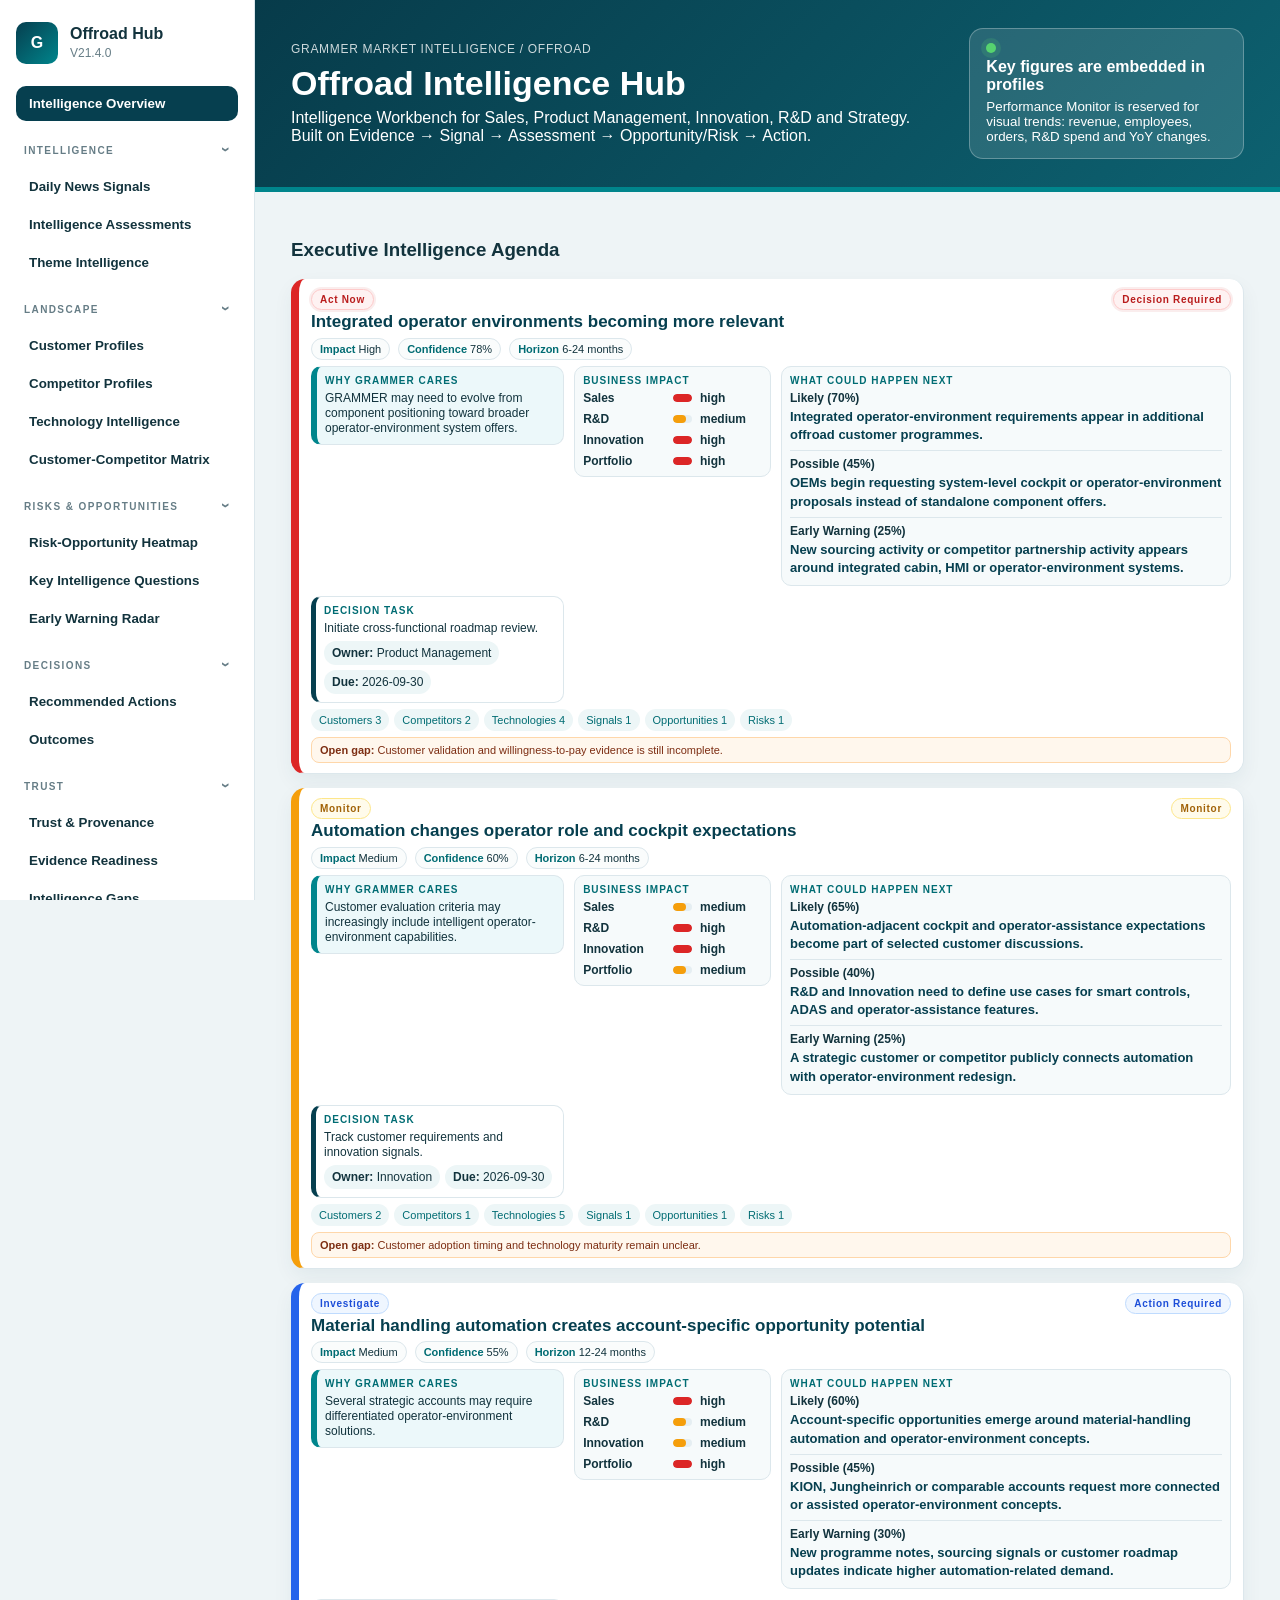
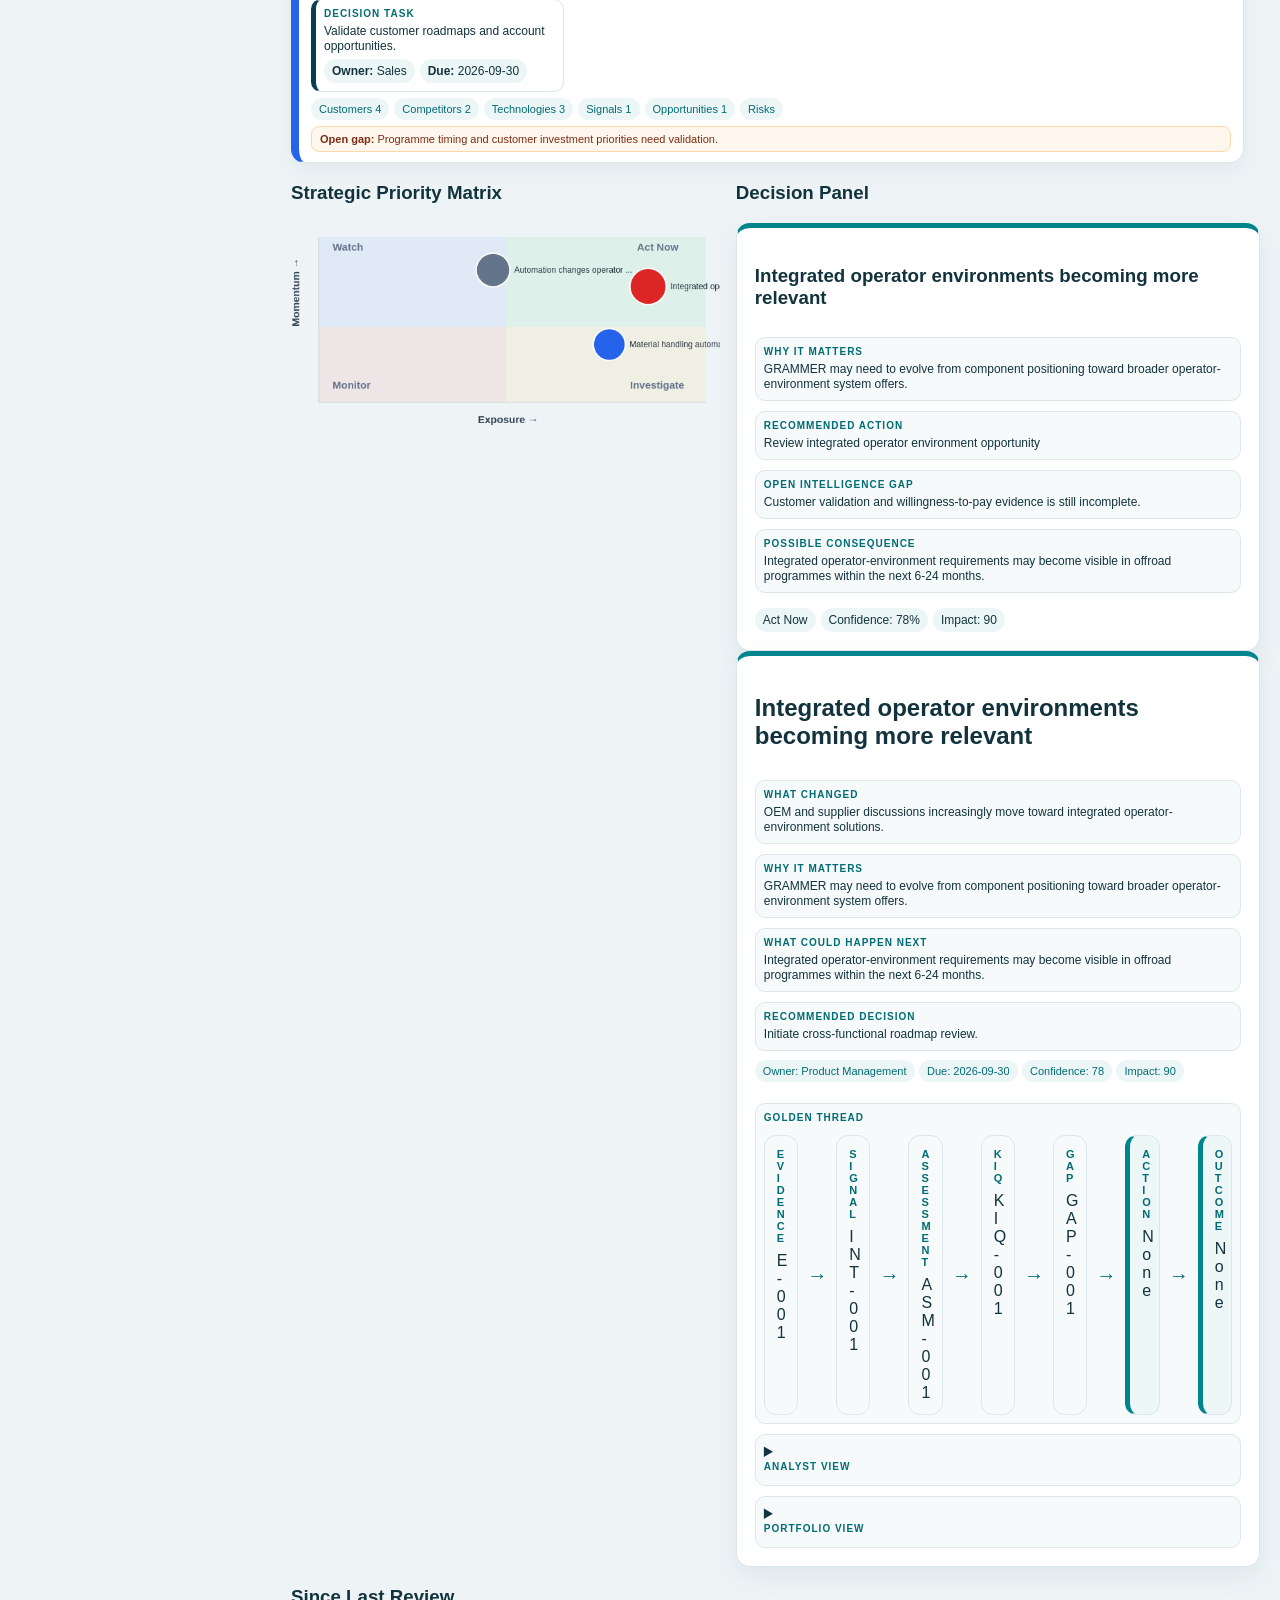
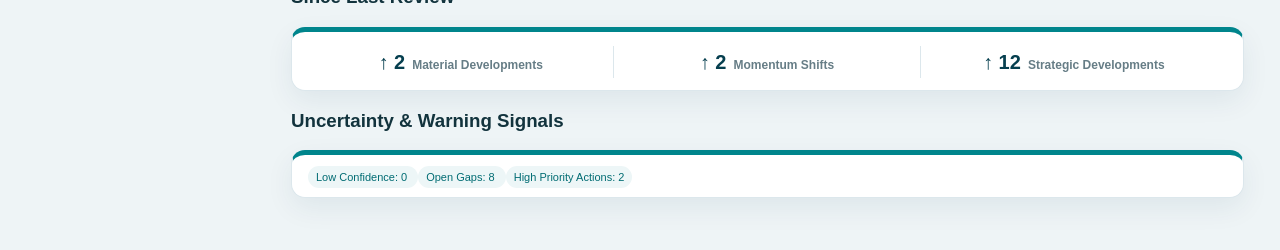
==== offroad-intelligence/index.html @ 6a18cfa6 "Fix HTML structure in index.html for themes section" ====
<!DOCTYPE html><html lang="en"><head><meta charset="UTF-8"><meta name="viewport" content="width=device-width,initial-scale=1.0"><title>GRAMMER Offroad Intelligence Hub</title><link rel="stylesheet" href="styles.css"></head><body>
<aside class="sidebar">
  <div class="brand"><div class="logo">G</div><div><strong>Offroad Hub</strong><span>V21.4.0</span></div></div>
  <button class="nav active" data-view="overview">Intelligence Overview</button>
  <details class="nav-group" open><summary>INTELLIGENCE</summary><div class="nav-group-items"><button class="nav" data-view="dailynews">Daily News Signals</button><button class="nav" data-view="assessments">Intelligence Assessments</button><button class="nav" data-view="themes">
Theme Intelligence
</button></div></details>
  <details class="nav-group" open><summary>LANDSCAPE</summary><div class="nav-group-items"><button class="nav" data-view="customers">Customer Profiles</button><button class="nav" data-view="competitors">Competitor Profiles</button><button class="nav" data-view="technology">Technology Intelligence</button><button class="nav" data-view="matrix">Customer-Competitor Matrix</button></div></details>
  <details class="nav-group" open><summary>RISKS &amp; OPPORTUNITIES</summary><div class="nav-group-items"><button class="nav" data-view="heatmap">Risk-Opportunity Heatmap</button><button class="nav" data-view="kiqs">Key Intelligence Questions</button><button class="nav" data-view="radar">Early Warning Radar</button></div></details>
  <details class="nav-group" open><summary>DECISIONS</summary><div class="nav-group-items"><button class="nav" data-view="actionEngine">Recommended Actions</button><button class="nav" data-view="outcomeEngine">Outcomes</button></div></details>
  <details class="nav-group" open><summary>TRUST</summary><div class="nav-group-items"><button class="nav" data-view="provenance">Trust &amp; Provenance</button><button class="nav" data-view="confidenceEngine">Evidence Readiness</button><button class="nav" data-view="gaps">Intelligence Gaps</button><button class="nav" data-view="relationships">Entity Relationships</button></div></details>
</aside>
<div class="shell"><header class="hero"><div><div class="crumb">GRAMMER Market Intelligence / Offroad</div><h1>Offroad Intelligence Hub</h1>
<p>
Intelligence Workbench for Sales, Product Management,
Innovation, R&D and Strategy.
Built on Evidence → Signal → Assessment → Opportunity/Risk → Action.
</p>
</div><div class="status"><span></span><strong>Key figures are embedded in profiles</strong><small>Performance Monitor is reserved for visual trends: revenue, employees, orders, R&D spend and YoY changes.</small></div></header><main>
<section id="overview" class="view active"><div id="decisionHealth"></div>

   <section class="decision-section">
  <h3>Executive Intelligence Agenda</h3>
  <div id="executiveAgenda"></div>
</section>

 
<div class="decision-grid">

  <section class="decision-panel">
    <h3>Strategic Priority Matrix</h3>

    <canvas
      id="priorityMatrix"
      width="620"
      height="300">
    </canvas>

  </section>

   <section class="decision-panel">
    <h3>Decision Panel</h3>
    <div id="decisionPanel"></div>
     <div id="decisionBriefWorkspace"></div>
  </section>

</div>

<section class="decision-section">
  <h3>Since Last Review</h3>
  <div id="decisionChanged"></div>
</section>

<section class="decision-section">
  <h3>Uncertainty & Warning Signals</h3>
  <div id="decisionAlerts"></div>
</section>
</section>
<section id="dailynews" class="view"><div class="heading"><div><span>Layer 1 · Evidence</span><h2>Daily News Signals: what happened</h2></div><small>Raw source layer only. No recommendations here.</small></div><div class="news-tools"><button id="showAllNews" class="mini-btn">All relevant news</button><button id="showCustomerNews" class="mini-btn">Customers</button><button id="showCompetitorNews" class="mini-btn">Competitors only</button><button id="showTrendNews" class="mini-btn">News & Trends</button></div><div id="dailyNewsTable" class="table-wrap"></div></section>
<section id="assessments" class="view"><div class="heading"><div><span>INTELLIGENCE</span><h2>Intelligence Assessments</h2></div><small>Assessment workspace with the merged Signal Register.</small></div><div class="subnav" role="tablist" aria-label="Intelligence Assessments sections"><button class="subnav-btn active" data-subtab="assessment-cards">Assessments</button><button class="subnav-btn" data-subtab="signal-register">Signal Register</button></div><div class="subpanel active" data-subpanel="assessment-cards"><div id="assessmentGrid" class="profile-grid"></div></div><div class="subpanel" data-subpanel="signal-register"><div class="heading compact-heading"><div><span>Layer 2 · Signal</span><h2>Signal Register</h2></div><small>Signals translate evidence into GRAMMER business implications.</small></div><div id="signalsTable" class="table-wrap"></div></div></section>
<section id="relationships" class="view"><div class="heading"><div><span>Entity relationship model</span><h2>How signals connect to customers, competitors, technologies and actions</h2></div></div><div id="relationshipGrid" class="relationship-grid"></div></section>
<section id="customers" class="view"><div class="heading"><div><span>LANDSCAPE</span><h2>Customer Profiles</h2></div><small>Customer intelligence and performance trends in one workspace.</small></div><div class="subnav" role="tablist" aria-label="Customer Profiles sections"><button class="subnav-btn active" data-subtab="customer-intelligence">Customer Intelligence</button><button class="subnav-btn" data-subtab="customer-performance">Performance Monitor</button></div><div class="subpanel active" data-subpanel="customer-intelligence"><div id="customerProfiles" class="profile-grid"></div></div><div class="subpanel" data-subpanel="customer-performance"><div class="heading compact-heading"><div><span>Performance Monitor</span><h2>Visual key figure development</h2></div><small>Revenue, employees, orders, R&amp;D spend and YoY trends.</small></div><div id="performanceSummary" class="kpis compact-kpis"></div><div id="performanceGrid" class="profile-grid"></div></div></section>
<section id="competitors" class="view"><div class="heading"><div><span>LANDSCAPE</span><h2>Competitor Profiles</h2></div><small>Competitor intelligence and benchmarking in one workspace.</small></div><div class="subnav" role="tablist" aria-label="Competitor Profiles sections"><button class="subnav-btn active" data-subtab="competitor-intelligence">Competitor Intelligence</button><button class="subnav-btn" data-subtab="competitor-benchmarking">Benchmarking</button></div><div class="subpanel active" data-subpanel="competitor-intelligence"><div id="competitorProfiles" class="profile-grid"></div></div><div class="subpanel" data-subpanel="competitor-benchmarking"><div class="heading compact-heading"><div><span>Benchmarking</span><h2>GRAMMER comparisons and supplier landscapes</h2></div></div><div id="benchmarkGrid" class="profile-grid"></div></div></section>
<section id="technology" class="view"><div class="heading"><div><span>Where to invest</span><h2>Technology Intelligence</h2></div><small>Technology relevance, market adoption clues and GRAMMER readiness.</small></div><div id="technologyGrid" class="card-grid"></div></section>
<section id="matrix" class="view"><div class="heading"><div><span>LANDSCAPE</span><h2>Customer-Competitor Matrix</h2></div></div><div id="matrixTable" class="table-wrap"></div></section>
<section id="kiqs" class="view">
  <div class="heading">
    <div>
      <span>Strategic Intelligence</span>
      <h2>Key Intelligence Questions</h2>
    </div>
  </div>

  <div id="kiqKpis" class="kpi-grid"></div>

  <div class="card">
    <h3>Active KIQ Portfolio</h3>
    <div id="kiqGrid"></div>
  </div>
</section>
<section id="gaps" class="view">
  <div class="heading">
    <div>
      <span>Collection priorities</span>
      <h2>Intelligence Gaps</h2>
    </div>
    <small>Where evidence, confidence or assessment depth is still insufficient.</small>
  </div>

  <div id="gapSummary" class="kpis compact-kpis"></div>

  <div class="heading">
    <div>
      <span>Gap register</span>
      <h2>Open intelligence gaps</h2>
    </div>
    <small>Automatically derived from Key Intelligence Questions.</small>
  </div>

  <div id="gapGrid" class="profile-grid"></div>
</section>
<section id="provenance" class="view">

  <div class="heading">
    <div>
      <span>Trust & Validation</span>
      <h2>Provenance & Confidence</h2>
    </div>
    <small>Understand why intelligence assessments are trusted.</small>
  </div>

  <div id="confidenceSummary" class="kpis compact-kpis"></div>

  <div class="heading">
    <div>
      <span>Assessment transparency</span>
      <h2>Confidence Register</h2>
    </div>
  </div>

  <div id="confidenceGrid" class="profile-grid"></div>

</section>
<section id="radar" class="view">

  <div class="heading">
    <div>
      <span>Early Warning Intelligence</span>
      <h2>Early Warning Radar</h2>
    </div>
    <small>Emerging risks, opportunities and weak signals.</small>
  </div>

  <div id="radarSummary" class="kpis"></div>

  <div id="radarGrid" class="profile-grid"></div>

</section>
  
<section id="graph" class="view">

  <div class="heading">
    <div>
      <span>Intelligence Engine</span>
      <h2>Intelligence Graph</h2>
    </div>
    <small>Canonical entities and relationships across the intelligence system.</small>
  </div>

  <div id="graphSummary" class="kpis"></div>

  <div id="graphGrid" class="profile-grid"></div>

</section>
  <section id="confidenceEngine" class="view">

  <div class="heading">
    <div>
<span>Trust & Evidence</span>
<h2>Evidence Readiness</h2>
    </div>
    <small>
  Shows whether assessments have sufficient linked evidence and supporting relationships.
</small>
  </div>

  <div id="confidenceEngineSummary" class="kpis"></div>

  <div id="confidenceEngineGrid" class="profile-grid"></div>

</section>
 <section id="actionEngine" class="view">

  <div class="heading">
    <div>
      <span>Decision Workflow</span>
      <h2>Action Engine</h2>
    </div>
    <small>Translate intelligence into ownership and action.</small>
  </div>

  <div id="actionSummary" class="kpis"></div>

  <div id="actionGrid" class="profile-grid"></div>

</section> 
  <section id="outcomeEngine" class="view">

  <div class="heading">
    <div>
      <span>Learning Loop</span>
      <h2>Outcome Engine</h2>
    </div>
    <small>Track outcomes, lessons learned and intelligence effectiveness.</small>
  </div>

  <div id="outcomeSummary" class="kpis"></div>

  <div id="outcomeGrid" class="profile-grid"></div>

</section>

  <section id="heatmap" class="view"><div class="heading"><div><span>LANDSCAPE</span><h2>Risk-Opportunity Heatmap</h2></div></div><div id="heatmapGrid" class="heatmap-grid"></div></section><section id="themes" class="view"><div class="heading"><div><span>INTELLIGENCE</span><h2>Theme Intelligence</h2>
</div><small>Theme intelligence with the merged Momentum view.</small></div><div class="subnav" role="tablist" aria-label="Theme Explorer sections"><button class="subnav-btn active" data-subtab="theme-explorer">Theme Explorer</button><button class="subnav-btn" data-subtab="theme-momentum">Momentum Intelligence</button></div><div class="subpanel" data-subpanel="theme-explorer">

    <div class="theme-toolbar">

        <input
            id="themeSearch"
            type="search"
            placeholder="Search themes..."
        >

        <div class="theme-filter-buttons">
            <button id="themeFilterAll">All</button>
            <button id="themeFilterHighScore">High Score</button>
            <button id="themeFilterHighMomentum">High Momentum</button>
            <button id="themeFilterOpportunity">Opportunity</button>
            <button id="themeFilterRisk">Risk</button>
        </div>

    </div>

<div id="themeExplorerGrid"
     class="profile-grid">
</div>

<div class="subpanel active" data-subpanel="theme-momentum"><div class="heading compact-heading"><div><span>Momentum Intelligence</span><h2>What is gaining attention?</h2></div><small>Generated from news, signals, assessments and profiles.</small></div><div id="momentumSummary" class="kpis compact-kpis"></div><div class="momentum-grid"><article class="momentum-panel"><h3>Trending technologies</h3><div id="momentumTechCloud" class="momentum-cloud"></div></article><article class="momentum-panel"><h3>Competitor momentum</h3><div id="momentumCompetitorBars"></div></article><article class="momentum-panel"><h3>Customer attention map</h3><div id="momentumCustomerBars"></div></article><article class="momentum-panel"><h3>Automated insights</h3><div id="momentumInsights"></div></article></div></div></section>
<section id="decisionBriefs"
         class="view">

  <div class="heading">
    <div>
      <span>Decision Intelligence</span>
      <h2>Decision Briefs</h2>
    </div>
  </div>

  <div id="decisionBriefSummary"
       class="kpis"></div>

  <div id="decisionBriefGrid"></div>
    <div id="decisionBriefWorkspacePage"></div>

</section>
</main></div><script src="app.js"></script></body></html>
---- offroad-intelligence/styles.css ----
:root{--navy:#063f4f;--teal:#00858c;--teal2:#006c73;--bg:#eef4f6;--line:#dce7ec;--text:#12333d;--muted:#667d86;--soft:#f6fafb;--red:#bd1e1e;--shadow:0 10px 28px rgba(6,63,79,.07)}*{box-sizing:border-box}body{margin:0;background:var(--bg);color:var(--text);font-family:"Segoe UI","Calibri Light",Arial,sans-serif;display:flex;min-height:100vh}.sidebar{width:255px;background:#fff;border-right:1px solid var(--line);padding:22px 16px;position:sticky;top:0;height:100vh;overflow:auto}.brand{display:flex;gap:12px;align-items:center;margin-bottom:22px}.logo{width:42px;height:42px;border-radius:10px;background:linear-gradient(135deg,var(--navy),var(--teal));color:#fff;display:grid;place-items:center;font-weight:800}.brand strong{display:block}.brand span{font-size:12px;color:var(--muted)}.nav-label{color:var(--muted);font-size:10px;font-weight:800;letter-spacing:1.4px;text-transform:uppercase;margin:16px 8px 7px}.nav{width:100%;border:0;background:transparent;color:var(--text);font-weight:650;text-align:left;padding:10px 13px;border-radius:10px;cursor:pointer;margin-bottom:3px}.nav.active,.nav:hover{background:var(--navy);color:#fff}.shell{flex:1;min-width:0}.hero{background:linear-gradient(135deg,#073b4a,#0d6170);color:#fff;padding:28px 36px;display:flex;justify-content:space-between;gap:32px;align-items:center;border-bottom:5px solid var(--teal)}.crumb{font-size:12px;letter-spacing:.7px;text-transform:uppercase;opacity:.8}h1{margin:8px 0 6px;font-size:34px}.hero p{margin:0}.status{width:460px;max-width:45%;background:rgba(255,255,255,.12);border:1px solid rgba(255,255,255,.28);border-radius:14px;padding:14px 16px;display:grid;gap:5px}.status span{width:10px;height:10px;background:#56d36f;border-radius:50%;box-shadow:0 0 0 5px rgba(86,211,111,.16)}main{padding:28px 36px 52px}.view{display:none}.view.active{display:block}.filters{background:#fff;border:1px solid var(--line);border-radius:14px;padding:16px;box-shadow:var(--shadow);display:grid;grid-template-columns:170px 170px 150px 1fr 90px;gap:12px;align-items:end;margin-bottom:22px}label{color:var(--muted);font-size:11px;display:grid;gap:6px}select,input,button{font-family:inherit;border:1px solid #b9cdd5;border-radius:8px;padding:10px 11px;background:#fff;color:var(--text)}button{cursor:pointer;font-weight:700}#resetFilters{background:var(--navy);color:#fff;border-color:var(--navy)}.kpis,.priority-grid,.profile-grid,.card-grid{display:grid;grid-template-columns:repeat(3,1fr);gap:16px}.kpis{grid-template-columns:repeat(6,1fr);margin-bottom:22px}.compact-kpis{grid-template-columns:repeat(4,1fr)}.kpi,.signal-card,.panel,.profile-card,.card,.table-wrap,.relationship-card,.heat-cell{background:#fff;border:1px solid var(--line);border-radius:14px;box-shadow:var(--shadow)}.kpi{padding:16px;border-top:4px solid var(--teal)}.kpi span{color:var(--muted);font-size:12px}.kpi strong{display:block;font-size:28px;margin-top:8px;color:var(--navy)}.heading{background:#fff;border:1px solid var(--line);border-left:6px solid var(--teal);border-radius:12px;padding:18px 20px;display:flex;justify-content:space-between;align-items:end;margin:22px 0 16px;box-shadow:var(--shadow)}.heading span{color:var(--teal2);text-transform:uppercase;letter-spacing:1.5px;font-size:11px;font-weight:800}.heading h2{margin:5px 0 0;font-size:22px}.heading small{color:var(--muted)}.signal-card,.card,.profile-card,.relationship-card,.heat-cell{padding:18px;display:grid;gap:10px}.card-top,.profile-head{display:flex;justify-content:space-between;align-items:flex-start;gap:15px}.badge{font-size:11px;font-weight:800;padding:5px 8px;border-radius:2px;display:inline-block}.badge.high,.badge.active,.badge.customer{background:var(--red);color:#fff}.badge.medium,.badge.competitor,.badge.news{background:#fff4d7;color:#7b5600;border:1px solid #e2b84f}.badge.low,.badge.trend{background:#e6f3eb;color:#236739;border:1px solid #8bbc9b}.meta{color:var(--teal2);font-size:12px;font-weight:750}.tag{border-radius:999px;background:#edf6f7;color:var(--teal2);padding:5px 8px;font-size:11px;display:inline-block;margin:2px}.label{color:var(--muted);font-size:11px;font-weight:800;text-transform:uppercase}.two-col{display:grid;grid-template-columns:2fr 1fr;gap:16px;margin-top:18px}.panel{overflow:hidden}.panel-head{padding:16px 18px;border-bottom:1px solid var(--line);display:flex;justify-content:space-between}.pill{
  border-radius:999px;
  background:#edf6f7;
  color:#006c73;
  padding:5px 8px;
  font-size:11px;
}

.pill-evidence-required{
  background:#fff0f0;
  color:#c62828;
  border:1px solid #ef9a9a;
  font-weight:700;
}.compact-row{display:grid;grid-template-columns:110px 1fr 120px;gap:14px;padding:15px 18px;border-bottom:1px solid var(--line)}.bars{padding:18px}.bar-label{display:flex;justify-content:space-between;color:var(--muted);font-size:12px;margin-bottom:5px}.track{height:9px;background:#e5eef2;border-radius:99px;overflow:hidden}.fill{height:100%;background:linear-gradient(90deg,var(--teal),#67c7cc)}.table-wrap{overflow:auto}table{width:100%;border-collapse:collapse;font-size:13px}th{background:var(--navy);color:#fff;text-align:left;padding:12px}td{padding:12px;border-bottom:1px solid var(--line);vertical-align:top}.profile-grid,.relationship-grid{grid-template-columns:repeat(2,1fr)}.profile-card{border-top:5px solid var(--teal)}.profile-columns{display:grid;grid-template-columns:1fr 1fr;gap:12px}.info-box{background:var(--soft);border:1px solid var(--line);border-radius:10px;padding:12px}.info-box strong{display:block;color:var(--teal2);font-size:12px;margin-bottom:8px}ul{margin:0 0 0 18px;padding:0;line-height:1.55}.entity-flow{display:flex;flex-wrap:wrap;gap:8px;align-items:center;margin-top:10px}.arrow{color:var(--muted);font-weight:800}.heatmap-grid{display:grid;grid-template-columns:repeat(2,1fr);gap:16px}.news-tools{display:flex;flex-wrap:wrap;gap:10px;margin:0 0 16px}.mini-btn{border:1px solid var(--teal);color:var(--teal2);background:#fff;padding:8px 10px;border-radius:8px;font-size:12px}.mini-btn:hover{background:#e9f6f7}.news-link{color:var(--teal2);font-weight:700;text-decoration:none}.news-link:hover{text-decoration:underline}.source-note{font-size:12px;color:var(--muted);line-height:1.4}.signal-source{border-left:4px solid var(--teal);padding-left:8px}@media(max-width:1250px){.kpis,.priority-grid,.card-grid,.relationship-grid,.profile-grid{grid-template-columns:repeat(2,1fr)}.two-col{grid-template-columns:1fr}.hero{flex-direction:column;align-items:flex-start}.status{max-width:100%}}@media(max-width:850px){body{display:block}.sidebar{position:relative;width:100%;height:auto}.filters,.kpis,.compact-kpis,.priority-grid,.card-grid,.relationship-grid,.profile-grid,.heatmap-grid{grid-template-columns:1fr}main,.hero{padding-left:18px;padding-right:18px}.compact-row{grid-template-columns:1fr}}
.matrix-kpis{display:grid;grid-template-columns:repeat(4,1fr);gap:14px;margin-bottom:18px}.mini-kpi{background:#fff;border:1px solid #dce7ec;border-top:5px solid #00858c;border-radius:14px;padding:14px;box-shadow:0 8px 22px rgba(6,63,79,.06)}.mini-kpi span{display:block;color:#667d86;font-size:12px}.mini-kpi strong{font-size:26px;color:#063f4f}.mini-kpi.red{border-top-color:#c0392b}.mini-kpi.amber{border-top-color:#f39c12}.mini-kpi.green{border-top-color:#1f9d55}.mini-kpi.gray{border-top-color:#95a5a6}.account-heat-grid{display:grid;grid-template-columns:repeat(2,1fr);gap:16px;margin-bottom:24px}.account-heat-card{background:#fff;border:1px solid #dce7ec;border-radius:16px;padding:18px;box-shadow:0 8px 22px rgba(6,63,79,.06);border-top:6px solid #00858c}.account-heat-card.p1{border-top-color:#c0392b}.account-heat-card.p2{border-top-color:#f39c12}.account-heat-card.p3{border-top-color:#1f9d55}.account-card-head{display:flex;justify-content:space-between;gap:16px;align-items:flex-start}.priority-chip{display:inline-block;border-radius:999px;padding:6px 10px;font-weight:800;font-size:12px;background:#e9f6f7;color:#006c73}.priority-chip.p1{background:#ffe5e2;color:#a3291e}.priority-chip.p2{background:#fff0d4;color:#9b6100}.priority-chip.p3{background:#e7f6ed;color:#236739}.priority-chip.monitor{background:#edf1f4;color:#53636b}.account-score-row{display:grid;grid-template-columns:repeat(3,1fr);gap:10px;margin:14px 0}.score-pill{border-radius:12px;padding:10px;border:1px solid #dce7ec;background:#f6fafb}.score-pill span{display:block;font-size:11px;color:#667d86}.score-pill strong{font-size:18px}.score-pill.high{background:#ffe5e2;border-color:#f2b8b2;color:#a3291e}.score-pill.medium{background:#fff0d4;border-color:#f6cd75;color:#8a5b00}.score-pill.low{background:#e7f6ed;border-color:#a6d8b8;color:#236739}.compact-info{margin-top:10px}.account-action{margin-top:12px;background:#eef7f8;border-left:5px solid #00858c;border-radius:10px;padding:10px}.compact-heading{margin-top:10px}.visual-table table td,.visual-table table th{text-align:center}.visual-table table td:first-child,.visual-table table th:first-child{text-align:left}.heat-cell-table{font-weight:800;border-radius:8px}.cell-high{background:#ffe5e2;color:#a3291e}.cell-medium{background:#fff0d4;color:#8a5b00}.cell-low{background:#e7f6ed;color:#236739}.cell-empty{background:#f7fafb;color:#c9d6dc}.true-heatmap{position:relative;display:grid;grid-template-columns:1fr 1fr;gap:16px;margin-top:18px}.axis-y,.axis-x{position:absolute;font-size:12px;font-weight:800;color:#006c73;text-transform:uppercase;letter-spacing:1px}.axis-y{left:-4px;top:-22px}.axis-x{right:0;bottom:-24px}.risk-opp-quadrant{min-height:230px;background:#fff;border:1px solid #dce7ec;border-radius:16px;padding:16px;box-shadow:0 8px 22px rgba(6,63,79,.06)}.q-red{border-top:7px solid #c0392b;background:linear-gradient(180deg,#fff7f6,#fff)}.q-amber{border-top:7px solid #f39c12;background:linear-gradient(180deg,#fffaf0,#fff)}.q-green{border-top:7px solid #1f9d55;background:linear-gradient(180deg,#f4fbf6,#fff)}.q-gray{border-top:7px solid #95a5a6;background:linear-gradient(180deg,#f7fafb,#fff)}.quadrant-head{display:flex;justify-content:space-between;gap:12px;align-items:flex-start;margin-bottom:12px}.quadrant-head h3{margin:0}.quadrant-head span{font-size:12px;color:#667d86}.priority-bubble{border-radius:14px;padding:12px;margin:10px 0;border-left:6px solid #00858c;background:#f6fafb}.priority-bubble strong{display:block;margin:4px 0}.priority-bubble small{color:#667d86}.priority-bubble p{margin:8px 0 0}.bubble-opportunity{border-left-color:#1f9d55;background:#f4fbf6}.bubble-risk{border-left-color:#c0392b;background:#fff7f6}.bubble-type{font-size:11px;font-weight:800;text-transform:uppercase;letter-spacing:1px;color:#006c73}@media(max-width:1100px){.account-heat-grid,.true-heatmap,.matrix-kpis{grid-template-columns:1fr}.account-score-row{grid-template-columns:1fr}}
.momentum-grid{display:grid;grid-template-columns:1fr 1fr;gap:18px}.momentum-panel{background:#fff;border:1px solid #dce7ec;border-radius:16px;padding:18px;box-shadow:0 8px 22px rgba(6,63,79,.06)}.momentum-cloud{display:flex;flex-wrap:wrap;align-items:center;gap:12px}.momentum-cloud span{font-weight:900;border-radius:999px;padding:8px 12px;border:1px solid #dce7ec;background:#fff;box-shadow:0 8px 22px rgba(6,63,79,.06)}.momentum-cloud .hot{color:#c0392b}.momentum-cloud .up{color:#16864a}.momentum-cloud .flat{color:#667d86}.momentum-bar-row{display:grid;grid-template-columns:190px 1fr 48px;gap:10px;align-items:center;margin:10px 0}.momentum-track{height:14px;background:#e5eef2;border-radius:999px;overflow:hidden}.momentum-fill{height:100%;background:linear-gradient(90deg,#00858c,#6ed0d5);border-radius:999px}.momentum-note{font-size:13px;color:#667d86;line-height:1.5}@media(max-width:1100px){.momentum-grid{grid-template-columns:1fr}.momentum-bar-row{grid-template-columns:1fr}}
/* Sprint A: Daily News table readability */
#dailyNewsTable table{table-layout:fixed;width:100%}
#dailyNewsTable th:nth-child(1),#dailyNewsTable td:nth-child(1){width:6%}
#dailyNewsTable th:nth-child(2),#dailyNewsTable td:nth-child(2){width:7%}
#dailyNewsTable th:nth-child(3),#dailyNewsTable td:nth-child(3){width:5%}
#dailyNewsTable th:nth-child(4),#dailyNewsTable td:nth-child(4){width:8%}
#dailyNewsTable th:nth-child(5),#dailyNewsTable td:nth-child(5){width:9%}
#dailyNewsTable th:nth-child(6),#dailyNewsTable td:nth-child(6){width:25%}
#dailyNewsTable th:nth-child(7),#dailyNewsTable td:nth-child(7){width:34%}
#dailyNewsTable th:nth-child(8),#dailyNewsTable td:nth-child(8){width:6%}
#dailyNewsTable td{line-height:1.45;vertical-align:top}
#dailyNewsTable td:nth-child(7){font-size:13px;color:#173d48}
#dailyNewsTable td:nth-child(6){font-weight:650}

/* Shared visual sprint components */
.v17-grid-2{display:grid;grid-template-columns:1fr 1fr;gap:18px;margin:18px 0}.v17-grid-3{display:grid;grid-template-columns:repeat(3,1fr);gap:16px;margin:18px 0}.v17-card{background:#fff;border:1px solid #dce7ec;border-radius:16px;padding:18px;box-shadow:0 8px 22px rgba(6,63,79,.06)}.v17-card h3{margin:0 0 12px}.v17-muted{color:#667d86;font-size:12px}.v17-pill{display:inline-block;border-radius:999px;background:#edf6f7;color:#006c73;font-weight:800;font-size:11px;padding:6px 9px;margin:3px}.v17-score{border-radius:12px;padding:10px;border:1px solid #dce7ec;background:#f6fafb}.v17-score span{display:block;color:#667d86;font-size:11px;font-weight:800}.v17-score strong{font-size:20px}.v17-high{background:#ffe5e2!important;color:#a3291e!important;border-color:#efb2aa!important}.v17-medium{background:#fff0d4!important;color:#8a5b00!important;border-color:#f6cd75!important}.v17-low{background:#e7f6ed!important;color:#236739!important;border-color:#a6d8b8!important}.v17-kpi-red{border-top-color:#c0392b!important}.v17-kpi-amber{border-top-color:#f39c12!important}.v17-kpi-green{border-top-color:#1f9d55!important}.v17-kpi-gray{border-top-color:#95a5a6!important}

/* Sprint B: Momentum in overview */
.v17-momentum-cloud{display:flex;flex-wrap:wrap;gap:11px;align-items:center}.v17-momentum-cloud span{font-weight:900;border-radius:999px;padding:8px 12px;border:1px solid #dce7ec;background:#fff;box-shadow:0 6px 16px rgba(6,63,79,.06)}.v17-momentum-cloud .hot{color:#c0392b}.v17-momentum-cloud .up{color:#16864a}.v17-momentum-cloud .flat{color:#667d86}.v17-bar-row{display:grid;grid-template-columns:190px 1fr 48px;gap:10px;align-items:center;margin:10px 0}.v17-track{height:14px;background:#e5eef2;border-radius:999px;overflow:hidden}.v17-fill{height:100%;background:linear-gradient(90deg,#00858c,#6ed0d5);border-radius:999px}

/* Sprint C: Intelligence Network */
.v17-network-card{background:#fff;border:1px solid #dce7ec;border-radius:16px;padding:18px;box-shadow:0 8px 22px rgba(6,63,79,.06);border-left:6px solid #00858c;margin-bottom:16px}.v17-network-top{display:flex;justify-content:space-between;gap:14px;align-items:flex-start}.v17-network-cols{display:grid;grid-template-columns:repeat(5,1fr);gap:12px;margin-top:14px}.v17-network-col{background:#f6fafb;border:1px solid #dce7ec;border-radius:12px;padding:12px;min-height:105px}.v17-network-col strong{display:block;color:#006c73;font-size:12px;margin-bottom:8px;text-transform:uppercase;letter-spacing:.6px}.v17-action{background:#eef7f8;border-left:5px solid #00858c;border-radius:10px;padding:10px;margin-top:12px}

/* Sprint D: Technology Intelligence */
.v17-tech-card{background:#fff;border:1px solid #dce7ec;border-radius:16px;padding:18px;box-shadow:0 8px 22px rgba(6,63,79,.06);border-top:6px solid #00858c}.v17-score-row{display:grid;grid-template-columns:repeat(3,1fr);gap:10px;margin:12px 0}.v17-tech-section{background:#f6fafb;border:1px solid #dce7ec;border-radius:12px;padding:12px;margin-top:10px}.v17-tech-section strong{display:block;color:#006c73;font-size:12px;margin-bottom:8px}

/* Sprint E: Benchmarking */
.v17-benchmark-card{background:#fff;border:1px solid #dce7ec;border-radius:16px;padding:18px;box-shadow:0 8px 22px rgba(6,63,79,.06);border-top:6px solid #00858c}.v17-dimension{display:grid;grid-template-columns:160px 1fr 1fr;gap:12px;align-items:start;border-bottom:1px solid #dce7ec;padding:10px 0}.v17-dimension:last-child{border-bottom:0}.v17-dimension-name{font-weight:900;color:#006c73}.v17-position{background:#f6fafb;border:1px solid #dce7ec;border-radius:10px;padding:10px}

/* Sprint F: Strategic Priority Matrix */
.v17-priority-kpis{display:grid;grid-template-columns:repeat(4,1fr);gap:14px;margin:18px 0}.v17-priority-matrix{display:grid;grid-template-columns:1fr 1fr;gap:16px}.v17-quadrant{background:#fff;border:1px solid #dce7ec;border-radius:16px;box-shadow:0 8px 22px rgba(6,63,79,.06);padding:16px;min-height:230px}.v17-q-red{border-top:7px solid #c0392b;background:linear-gradient(180deg,#fff7f6,#fff)}.v17-q-amber{border-top:7px solid #f39c12;background:linear-gradient(180deg,#fffaf0,#fff)}.v17-q-green{border-top:7px solid #1f9d55;background:linear-gradient(180deg,#f4fbf6,#fff)}.v17-q-gray{border-top:7px solid #95a5a6;background:linear-gradient(180deg,#f8fafb,#fff)}.v17-bubble{border-radius:14px;padding:12px;margin:10px 0;background:#fff;border-left:7px solid #00858c;box-shadow:0 6px 16px rgba(6,63,79,.06)}.v17-bubble-risk{border-left-color:#c0392b;background:#fff7f6}.v17-bubble-opp{border-left-color:#16864a;background:#f4fbf6}.v17-bubble small{color:#667d86;font-weight:800}.v17-bubble strong{display:block;margin:4px 0}
@media(max-width:1100px){.v17-grid-2,.v17-grid-3,.v17-network-cols,.v17-score-row,.v17-priority-kpis,.v17-priority-matrix,.v17-dimension{grid-template-columns:1fr}.v17-bar-row{grid-template-columns:1fr}}
.v176b-network-card{
  background:#fff;
  border:1px solid #dce7ec;
  border-left:7px solid #00858c;
  border-radius:16px;
  padding:18px;
  box-shadow:0 8px 22px rgba(6,63,79,.06);
  margin-bottom:16px;
}

.v176b-network-top{
  display:flex;
  justify-content:space-between;
  gap:16px;
  align-items:flex-start;
  margin-bottom:14px;
}

.v176b-network-top h3{
  margin:5px 0 0;
  font-size:20px;
}

.v176b-flow{
  display:grid;
  grid-template-columns:1fr 24px 1fr 24px 1fr 24px 1fr 24px 1fr 24px 1.4fr;
  gap:8px;
  align-items:stretch;
  margin:14px 0;
}

.v176b-flow-step{
  background:#f6fafb;
  border:1px solid #dce7ec;
  border-radius:12px;
  padding:12px;
  min-height:96px;
}

.v176b-flow-step strong,
.v176b-entity-box strong,
.v176b-why-box strong{
  display:block;
  color:#006c73;
  font-size:11px;
  text-transform:uppercase;
  letter-spacing:.6px;
  margin-bottom:7px;
}

.v176b-flow-step p,
.v176b-entity-box p,
.v176b-why-box p{
  margin:0;
  line-height:1.45;
}

.v176b-arrow{
  display:grid;
  place-items:center;
  color:#006c73;
  font-weight:900;
  font-size:20px;
}

.v176b-signal-step{
  background:#eef7f8;
  border-color:#9cced1;
}

.v176b-action-step{
  background:#eef7f8;
  border-left:5px solid #00858c;
}

.v176b-entity-grid{
  display:grid;
  grid-template-columns:repeat(3,1fr);
  gap:12px;
  margin-top:14px;
}

.v176b-entity-box{
  background:#f6fafb;
  border:1px solid #dce7ec;
  border-radius:12px;
  padding:12px;
}

.v176b-why-box{
  background:#fff;
  border:1px solid #dce7ec;
  border-radius:12px;
  padding:12px;
  margin-top:12px;
}

@media(max-width:1300px){
  .v176b-flow{
    grid-template-columns:1fr;
  }
  .v176b-arrow{
    transform:rotate(90deg);
  }
}

@media(max-width:900px){
  .v176b-network-top,
  .v176b-entity-grid{
    display:grid;
    grid-template-columns:1fr;
  }
}
.v176c-theme-card{
  background:#fff;
  border:1px solid #dce7ec;
  border-left:7px solid #00858c;
  border-radius:16px;
  padding:18px;
  box-shadow:0 8px 22px rgba(6,63,79,.06);
  display:grid;
  gap:12px;
}

.v176c-theme-top{
  display:flex;
  justify-content:space-between;
  gap:16px;
  align-items:flex-start;
}

.v176c-theme-top h3{
  margin:4px 0 0;
  font-size:22px;
}

.v176c-theme-description{
  margin:0;
  line-height:1.5;
}

.v176c-kpi-grid{
  display:grid;
  grid-template-columns:repeat(3,1fr);
  gap:10px;
}

.v176c-section,
.v176c-action-box{
  background:#f6fafb;
  border:1px solid #dce7ec;
  border-radius:12px;
  padding:12px;
}

.v176c-section strong,
.v176c-action-box strong{
  display:block;
  color:#006c73;
  font-size:11px;
  text-transform:uppercase;
  letter-spacing:.6px;
  margin-bottom:7px;
}

.v176c-section p,
.v176c-action-box p{
  margin:0;
  line-height:1.45;
}

.v176c-section-grid{
  display:grid;
  grid-template-columns:repeat(3,1fr);
  gap:10px;
}

.v176c-bottom-grid{
  grid-template-columns:1fr 1fr;
}

.v176c-action-box{
  background:#eef7f8;
  border-left:5px solid #00858c;
}

@media(max-width:1100px){
  .v176c-theme-top,
  .v176c-kpi-grid,
  .v176c-section-grid,
  .v176c-bottom-grid{
    display:grid;
    grid-template-columns:1fr;
  }
}
.v177-top-themes{
  background:#fff;
  border:1px solid #dce7ec;
  border-left:7px solid #00858c;
  border-radius:16px;
  padding:18px;
  box-shadow:0 8px 22px rgba(6,63,79,.06);
  margin-bottom:18px;
}

.v177-top-heading span{
  color:#006c73;
  text-transform:uppercase;
  letter-spacing:1.2px;
  font-size:11px;
  font-weight:800;
}

.v177-top-heading h3{
  margin:4px 0 12px;
}

.v177-top-row{
  display:grid;
  grid-template-columns:1fr 80px;
  gap:12px;
  align-items:center;
  border-top:1px solid #dce7ec;
  padding:10px 0;
}

.v177-top-row span{
  background:#eef7f8;
  border:1px solid #9cced1;
  color:#063f4f;
  border-radius:999px;
  font-weight:900;
  text-align:center;
  padding:6px 10px;
}

.v177-theme-card{
  background:#fff;
  border:1px solid #dce7ec;
  border-left:7px solid #00858c;
  border-radius:16px;
  padding:18px;
  box-shadow:0 8px 22px rgba(6,63,79,.06);
  display:grid;
  gap:12px;
}

.v177-theme-top{
  display:flex;
  justify-content:space-between;
  gap:16px;
  align-items:flex-start;
}

.v177-theme-top h3{
  margin:4px 0 0;
  font-size:22px;
}

.v177-score-box{
  min-width:96px;
  border-radius:16px;
  padding:12px;
  text-align:center;
  border:1px solid #dce7ec;
  background:#f6fafb;
}

.v177-score-box span{
  display:block;
  font-size:11px;
  font-weight:800;
  text-transform:uppercase;
  letter-spacing:.6px;
}

.v177-score-box strong{
  display:block;
  font-size:30px;
  line-height:1;
  margin-top:6px;
}

.v177-score-box.high,
.v177-score-box.medium,
.v177-score-box.low{
  background:#eef7f8;
  color:#063f4f;
  border-color:#9cced1;
}

.v177-score-meter{
  height:12px;
  background:#e5eef2;
  border-radius:999px;
  overflow:hidden;
}

.v177-score-fill{
  height:100%;
  border-radius:999px;
}

.v177-score-fill.high,
.v177-score-fill.medium,
.v177-score-fill.low{
  background:linear-gradient(
    90deg,
    #00858c,
    #67c7cc
  );
}

.v177-meta-row{
  display:flex;
  flex-wrap:wrap;
  gap:10px;
}

.v177-meta-row .score-pill,
.v177-balance-pill{
  border-radius:12px;
  padding:9px 11px;
  border:1px solid #dce7ec;
  background:#f6fafb;
  display:inline-grid;
  gap:2px;
}

.v177-meta-row small,
.v177-balance-pill small{
  color:#667d86;
  font-size:11px;
}

.v177-meta-row b,
.v177-balance-pill b{
  font-size:13px;
}

.v177-theme-description{
  margin:0;
  line-height:1.5;
}

.v177-kpi-grid{
  display:grid;
  grid-template-columns:repeat(3,1fr);
  gap:10px;
}

.v177-section,
.v177-action-box{
  background:#f6fafb;
  border:1px solid #dce7ec;
  border-radius:12px;
  padding:12px;
}

.v177-summary-box{
  background:#eef7f8;
  border-left:5px solid #00858c;
}

.v177-section strong,
.v177-action-box strong{
  display:block;
  color:#006c73;
  font-size:11px;
  text-transform:uppercase;
  letter-spacing:.6px;
  margin-bottom:7px;
}

.v177-section p,
.v177-action-box p{
  margin:0;
  line-height:1.45;
}

.v177-section-grid{
  display:grid;
  grid-template-columns:1fr 1fr;
  gap:10px;
}

.v177-three-grid{
  grid-template-columns:repeat(3,1fr);
}

.v177-action-box{
  background:#eef7f8;
  border-left:5px solid #00858c;
}

@media(max-width:1100px){
  .v177-theme-top,
  .v177-kpi-grid,
  .v177-section-grid,
  .v177-three-grid,
  .v177-top-row{
    display:grid;
    grid-template-columns:1fr;
  }
  .v177-score-box{
    width:100%;
  }
}
.v178-landscape-section{
  background:#fff;
  border:1px solid #dce7ec;
  border-left:7px solid #00858c;
  border-radius:16px;
  padding:18px;
  box-shadow:0 8px 22px rgba(6,63,79,.06);
  margin-bottom:18px;
}

.v178-section-head span{
  color:#006c73;
  text-transform:uppercase;
  letter-spacing:1.2px;
  font-size:11px;
  font-weight:800;
}

.v178-section-head h3{
  margin:4px 0 14px;
  font-size:21px;
}

.v178-landscape-grid,
.v178-emerging-list{
  display:grid;
  grid-template-columns:repeat(3,1fr);
  gap:14px;
}

.v178-landscape-card{
  background:#f6fafb;
  border:1px solid #dce7ec;
  border-radius:14px;
  padding:14px;
  display:grid;
  gap:10px;
}

.v178-landscape-card.high{border-top:6px solid #bd1e1e;background:#fff7f6}
.v178-landscape-card.medium{border-top:6px solid #f39c12;background:#fffaf0}
.v178-landscape-card.low{border-top:6px solid #1f9d55;background:#f4fbf6}

.v178-landscape-top{
  display:flex;
  justify-content:space-between;
  gap:12px;
  align-items:flex-start;
}

.v178-landscape-top h3{
  margin:3px 0 0;
  font-size:18px;
}

.v178-score-chip{
  min-width:48px;
  border-radius:999px;
  text-align:center;
  font-weight:900;
  padding:7px 10px;
  border:1px solid #dce7ec;
  background:#fff;
}

.v178-score-chip.high{color:#a3291e;background:#ffe5e2;border-color:#efb2aa}
.v178-score-chip.medium{color:#8a5b00;background:#fff0d4;border-color:#f6cd75}
.v178-score-chip.low{color:#236739;background:#e7f6ed;border-color:#a6d8b8}

.v178-landscape-card p{
  margin:0;
  line-height:1.45;
}

.v178-mini-metrics{
  display:flex;
  flex-wrap:wrap;
  gap:6px;
}

.v178-mini-metrics span{
  border-radius:999px;
  background:#fff;
  border:1px solid #dce7ec;
  padding:5px 8px;
  font-size:11px;
  font-weight:800;
  color:#006c73;
}

.v178-pressure-row{
  display:flex;
  flex-wrap:wrap;
  gap:8px;
}

.v178-pressure{
  border-radius:999px;
  padding:6px 9px;
  font-size:11px;
  font-weight:900;
  border:1px solid #dce7ec;
}

.v178-pressure.high{background:#ffe5e2;color:#a3291e;border-color:#efb2aa}
.v178-pressure.medium{background:#fff0d4;color:#8a5b00;border-color:#f6cd75}
.v178-pressure.low{background:#e7f6ed;color:#236739;border-color:#a6d8b8}

.v178-heat-grid{
  display:grid;
  grid-template-columns:repeat(3,1fr);
  gap:12px;
}

.v178-heat-cell{
  border-radius:14px;
  padding:14px;
  border:1px solid #dce7ec;
  min-height:110px;
}

.v178-heat-cell strong,
.v178-heat-cell span{
  display:block;
}

.v178-heat-cell span{
  margin:5px 0 8px;
  color:#667d86;
  font-size:12px;
}

.v178-heat-cell.green{background:#f4fbf6;border-top:6px solid #1f9d55}
.v178-heat-cell.yellow{background:#fffaf0;border-top:6px solid #f39c12}
.v178-heat-cell.amber{background:#fff0d4;border-top:6px solid #e67e22}
.v178-heat-cell.red{background:#fff7f6;border-top:6px solid #bd1e1e}

.v178-watchlist{
  display:grid;
  gap:10px;
}

.v178-watch-row{
  display:grid;
  grid-template-columns:1fr 100px 240px;
  gap:12px;
  align-items:center;
  background:#f6fafb;
  border:1px solid #dce7ec;
  border-radius:12px;
  padding:12px;
}

.v178-watch-row span{
  background:#eef7f8;
  border:1px solid #9cced1;
  color:#063f4f;
  border-radius:999px;
  text-align:center;
  padding:6px 10px;
  font-weight:900;
}

.v178-watch-row small{
  color:#667d86;
}

@media(max-width:1200px){
  .v178-landscape-grid,
  .v178-emerging-list,
  .v178-heat-grid,
  .v178-watch-row{
    display:grid;
    grid-template-columns:1fr;
  }
}
#priorityMatrix{
  width:100%;
  max-width:1200px;
  height:auto;
  display:block;
  margin:0 auto;
}
.impact-chips{
  display:flex;
  gap:8px;
  flex-wrap:wrap;
  margin-top:8px;
}

.impact-chips .pill{
  background:#eef6f7;
  border:1px solid #cfe5e7;
  color:#0f5e66;
  padding:4px 10px;
  border-radius:999px;
  font-size:12px;
  font-weight:600;
}
.agenda-card.act-now{
  border-left:8px solid #dc2626;
}

.agenda-card.watch{
  border-left:8px solid #f59e0b;
}

.agenda-card.investigate{
  border-left:8px solid #2563eb;
}

.agenda-card.monitor{
  border-left:8px solid #64748b;
}
.decision-tag{
    padding:4px 8px;
    border-radius:12px;
    font-size:11px;
    font-weight:600;
}

.decision-required{
    background:#fef2f2;
    color:#b91c1c;
}

.action-required{
    background:#fff7ed;
    color:#c2410c;
}

.monitor{
    background:#fefce8;
    color:#a16207;
}

.closed{
    background:#ecfdf5;
    color:#15803d;
}


/* V20.0J.4 - Decision Grade Executive Agenda */
#executiveAgenda{
  display:grid;
  grid-template-columns:1fr;
  gap:14px;
}
.j4-agenda-card{
  padding:10px 12px;
  gap:6px;
  border-top:0;
  box-shadow:0 8px 20px rgba(6,63,79,.06);
}
.j4-agenda-top{
  display:flex;
  justify-content:space-between;
  gap:14px;
  align-items:flex-start;
}
.j4-agenda-top h3{
  margin:2px 0 0;
  font-size:17px;
  line-height:1.15;
  color:#063f4f;
  font-weight:800;
}
.j4-status,
.j4-decision-badge{
  display:inline-block;
  border-radius:999px;
  padding:4px 8px;
  font-size:10px;
  font-weight:900;
  letter-spacing:.7px;
}
.j4-status.act-now,
.j4-decision-badge.decision-required{
  background:#fef2f2;
  color:#b91c1c;
  border:1px solid #fecaca;
  box-shadow:0 0 0 2px rgba(185,28,28,.08);
}
.j4-status.watch,
.j4-decision-badge.monitor{
  background:#fffbeb;
  color:#a16207;
  border:1px solid #fde68a;
}
.j4-status.investigate,
.j4-decision-badge.action-required{
  background:#eff6ff;
  color:#1d4ed8;
  border:1px solid #bfdbfe;
}
.j4-decision-badge.closed{
  background:#ecfdf5;
  color:#15803d;
  border:1px solid #bbf7d0;
}
.j4-metric-row{
  display:flex;
  flex-wrap:wrap;
  gap:8px;
}
.j4-metric-row span{
  background:#fafcfc;
  border:1px solid #dce7ec;
  border-radius:999px;
  padding:4px 8px;
  font-size:11px;
  color:#12333d;
}
.j4-metric-row b{
  color:#006c73;
}
.j4-agenda-body{
    display:grid;
    grid-template-columns: 0.9fr 0.7fr 1.6fr;
    gap:10px;
    align-items:start;
}
.j4-block{
  background:#f6fafb;
  border:1px solid #dce7ec;
  border-radius:10px;
  padding:8px;
}
.j4-block strong{
  display:block;
  color:#006c73;
  font-size:10px;
  text-transform:uppercase;
  letter-spacing:1px;
  margin-bottom:5px;
}
.j4-block p{
  margin:0;
  line-height:1.25;
  font-size:12px;
}
.j4-main-text{
  background:#ecf8fa;
  border-left:6px solid #00858c;
}
.j4-decision-task{
  background:#fff;
  border-left:5px solid #063f4f;
}
.j4-impact-bars{
  display:grid;
  gap:7px;
}
.j4-impact-row{
  display:grid;
  grid-template-columns:82px 1fr 62px;
  gap:8px;
  align-items:center;
  font-size:12px;
}
.j4-impact-row span{
  color:#12333d;
  font-weight:700;
}
.j4-impact-row strong{
  margin:0;
  color:#12333d;
  font-size:12px;
  text-transform:none;
  letter-spacing:0;
}
.j4-impact-track{
  height:8px;
  background:#e5eef2;
  border-radius:999px;
  overflow:hidden;
}
.j4-impact-fill{
  height:100%;
  border-radius:999px;
}
.j4-impact-fill.high{width:100%;background:#dc2626;}
.j4-impact-fill.medium{width:66%;background:#f59e0b;}
.j4-impact-fill.low{width:35%;background:#16a34a;}
.j4-scenarios{
  display:grid;
  gap:6px;
}
.j4-scenario-row{
  border-bottom:1px solid #dce7ec;
  padding-bottom:6px;
}
.j4-scenario-row:last-child{
  border-bottom:0;
  padding-bottom:0;
}
.j4-scenario-row strong{
  color:#12333d;
  text-transform:none;
  letter-spacing:0;
  font-size:12px;
  margin-bottom:3px;
}
.j4-owner-row,
.j4-footer-row{
  display:flex;
  flex-wrap:wrap;
  gap:5px;
  margin-top:5px;
}
.j4-owner-row span{
  font-size:12px;
  background:#edf6f7;
  border-radius:999px;
  padding:5px 8px;
}
.j4-footer-row{
  margin-top:0;
}
.j4-gap-row{
  background:#fff7ed;
  color:#7c2d12;
  border:1px solid #fed7aa;
  border-radius:8px;
  padding:6px 8px;
  font-size:11px;
}
.j4-panel-card{
  border-top:0;
}

.j4-forecast p{
  font-size:13px;
  line-height:1.4;
  font-weight:600;
  color:#063f4f;
}
@media(max-width:1200px){
  .j4-agenda-body{
    grid-template-columns:1fr;
  }
  .j4-impact-row{
    grid-template-columns:95px 1fr 70px;
  }
}
/* V20.0J.5A - Matrix to Executive Agenda connection */

#priorityMatrix{
  cursor:pointer;
}

.j5-linked-highlight{
  outline:3px solid #00858c;
  outline-offset:3px;
  box-shadow:
    0 0 0 6px rgba(0,133,140,.14),
    0 14px 34px rgba(6,63,79,.18);
  transition:
    outline .2s ease,
    box-shadow .2s ease;
}
.priority-workspace{
    display:grid;
    grid-template-columns: 45% 55%;
    gap:20px;
    align-items:start;
    margin-bottom:24px;
}

.matrix-panel,
.decision-panel-compact{
    min-width:0;
}
.decision-grid{
    display:grid;
    grid-template-columns:45% 55%;
    gap:16px;
    align-items:start;
}
/* V20.0J.6B - Compact Since Last Review */
#decisionChanged .profile-card{
  padding:12px 16px;
  gap:8px;
}

#decisionChanged .profile-card h3{
  margin:0;
  font-size:14px;
}

.review-strip{
  display:grid;
  grid-template-columns:repeat(3,1fr);
  gap:0;
  align-items:center;
  margin-top:2px;
}

.review-item{
  display:flex;
  align-items:baseline;
  justify-content:center;
  gap:7px;
  min-width:0;
  padding:6px 16px;
  border-right:1px solid #dce7ec;
}

.review-item:last-child{
  border-right:0;
}

.review-item strong{
  font-size:20px;
  line-height:1;
  color:#063f4f;
  white-space:nowrap;
}

.review-item span{
  font-size:12px;
  line-height:1.2;
  color:#667d86;
  font-weight:600;
}

@media(max-width:850px){
  .review-strip{
    grid-template-columns:1fr;
  }

  .review-item{
    justify-content:flex-start;
    border-right:0;
    border-bottom:1px solid #dce7ec;
  }

  .review-item:last-child{
    border-bottom:0;
  }
}
#decisionAlerts .profile-card{
    padding:12px 16px;
    min-height:auto;
}

#decisionAlerts h3{
    margin:0 0 8px 0;
    font-size:16px;
}

#decisionAlerts .pill-row{
    margin:0;
}
#decisionChanged .profile-card,
#decisionAlerts .profile-card{
    padding:12px 16px;
}


/* V21.4 Golden Thread */
.golden-thread-block{margin-top:14px}
.golden-thread{display:grid;grid-template-columns:1fr 26px 1fr 26px 1fr 26px 1fr 26px 1fr 26px 1fr 26px 1fr;gap:6px;margin-top:12px;align-items:stretch}
.golden-step{background:#f6fafb;border:1px solid #dce7ec;border-radius:12px;padding:12px;min-width:0;overflow-wrap:anywhere}
.golden-step strong{display:block;color:#006c73;margin-bottom:8px;text-transform:uppercase;font-size:11px;letter-spacing:.6px}
.golden-step.action{background:#eef7f8;border-left:5px solid #00858c}
.golden-arrow{display:grid;place-items:center;font-size:20px;font-weight:900;color:#006c73}
@media(max-width:1200px){.golden-thread{grid-template-columns:1fr}.golden-arrow{transform:rotate(90deg)}}

/* V21.4 workflow navigation and merged sub-sections */
.nav-group{margin:10px 0;border:0}.nav-group>summary{list-style:none;cursor:pointer;color:var(--muted);font-size:10px;font-weight:800;letter-spacing:1.4px;padding:8px;border-radius:8px;display:flex;align-items:center;justify-content:space-between}.nav-group>summary::-webkit-details-marker{display:none}.nav-group>summary::after{content:'›';font-size:16px;line-height:1;transition:transform .15s ease}.nav-group[open]>summary::after{transform:rotate(90deg)}.nav-group>summary:hover{background:#f6fafb;color:var(--navy)}.nav-group-items{padding-top:3px}.subnav{display:flex;flex-wrap:wrap;gap:8px;margin:0 0 18px;padding:6px;background:#fff;border:1px solid var(--line);border-radius:12px;box-shadow:var(--shadow)}.subnav-btn{border:0;background:transparent;color:var(--teal2);padding:9px 14px;border-radius:8px}.subnav-btn.active,.subnav-btn:hover{background:var(--navy);color:#fff}.subpanel{display:none}.subpanel.active{display:block}@media(max-width:850px){.subnav{display:grid;grid-template-columns:1fr}.subnav-btn{text-align:left}}
.theme-watchlist-row{
    display:grid;
    grid-template-columns:repeat(3,1fr);
    gap:12px;
    margin-bottom:18px;
}

.theme-watch-card{
    background:#fff;
    border:1px solid #dce7ec;
    border-top:5px solid #00858c;
    border-radius:14px;
    padding:14px;
    display:flex;
    justify-content:space-between;
    align-items:center;
    box-shadow:0 8px 22px rgba(6,63,79,.06);
}

.theme-watch-name{
    font-size:16px;
    font-weight:700;
    color:#063f4f;
}

.theme-watch-score{
    background:#eef7f8;
    color:#063f4f;
    border-radius:999px;
    padding:6px 14px;
    font-weight:800;
}
.theme-toolbar{
    background:#fff;
    border:1px solid #dce7ec;
    border-radius:12px;
    padding:14px;
    margin-bottom:18px;
}

.theme-toolbar input{
    width:100%;
    margin-bottom:12px;
}

.theme-filter-buttons{
    display:flex;
    gap:8px;
    flex-wrap:wrap;
}

.theme-filter-buttons button{
    background:#eef7f8;
    border:1px solid #cfe5e7;
    color:#063f4f;
}

.theme-filter-buttons button:hover{
    background:#063f4f;
    color:#fff;
}


/* V21.4 Theme Intelligence cleanup */
.theme-filter-buttons button.active,
.theme-filter-buttons button[aria-pressed="true"]{background:#063f4f;border-color:#063f4f;color:#fff;box-shadow:0 0 0 3px rgba(0,133,140,.14)}
.theme-filter-buttons button:focus-visible{outline:3px solid rgba(0,133,140,.28);outline-offset:2px}
.v177-theme-card{align-content:start}


/* V21.4 Attention Score and consistent theme cards */
#themeExplorerGrid{align-items:stretch}
#themeExplorerGrid .v177-theme-card{height:100%;grid-template-rows:auto auto auto auto auto auto auto auto}
#themeExplorerGrid .v177-action-box{margin-top:auto}
.v177-section .muted{color:#667d86;font-style:italic}
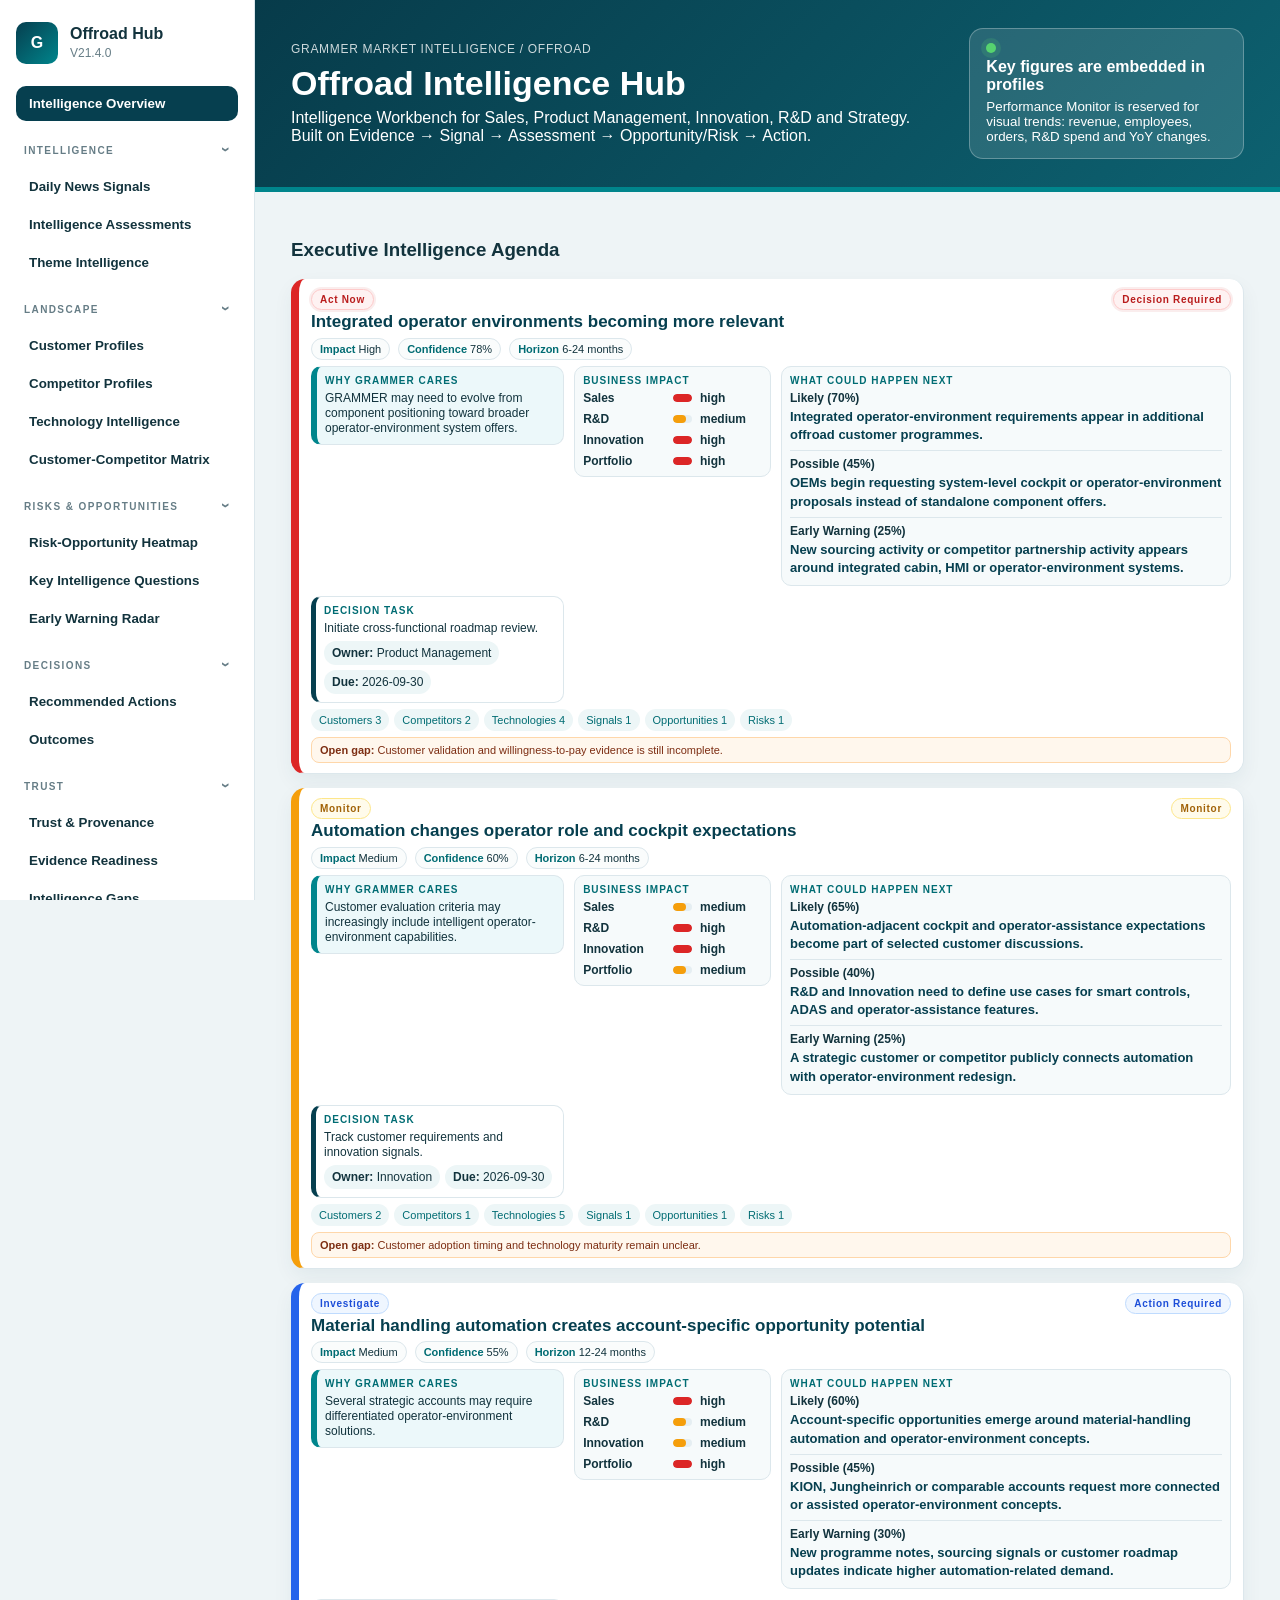
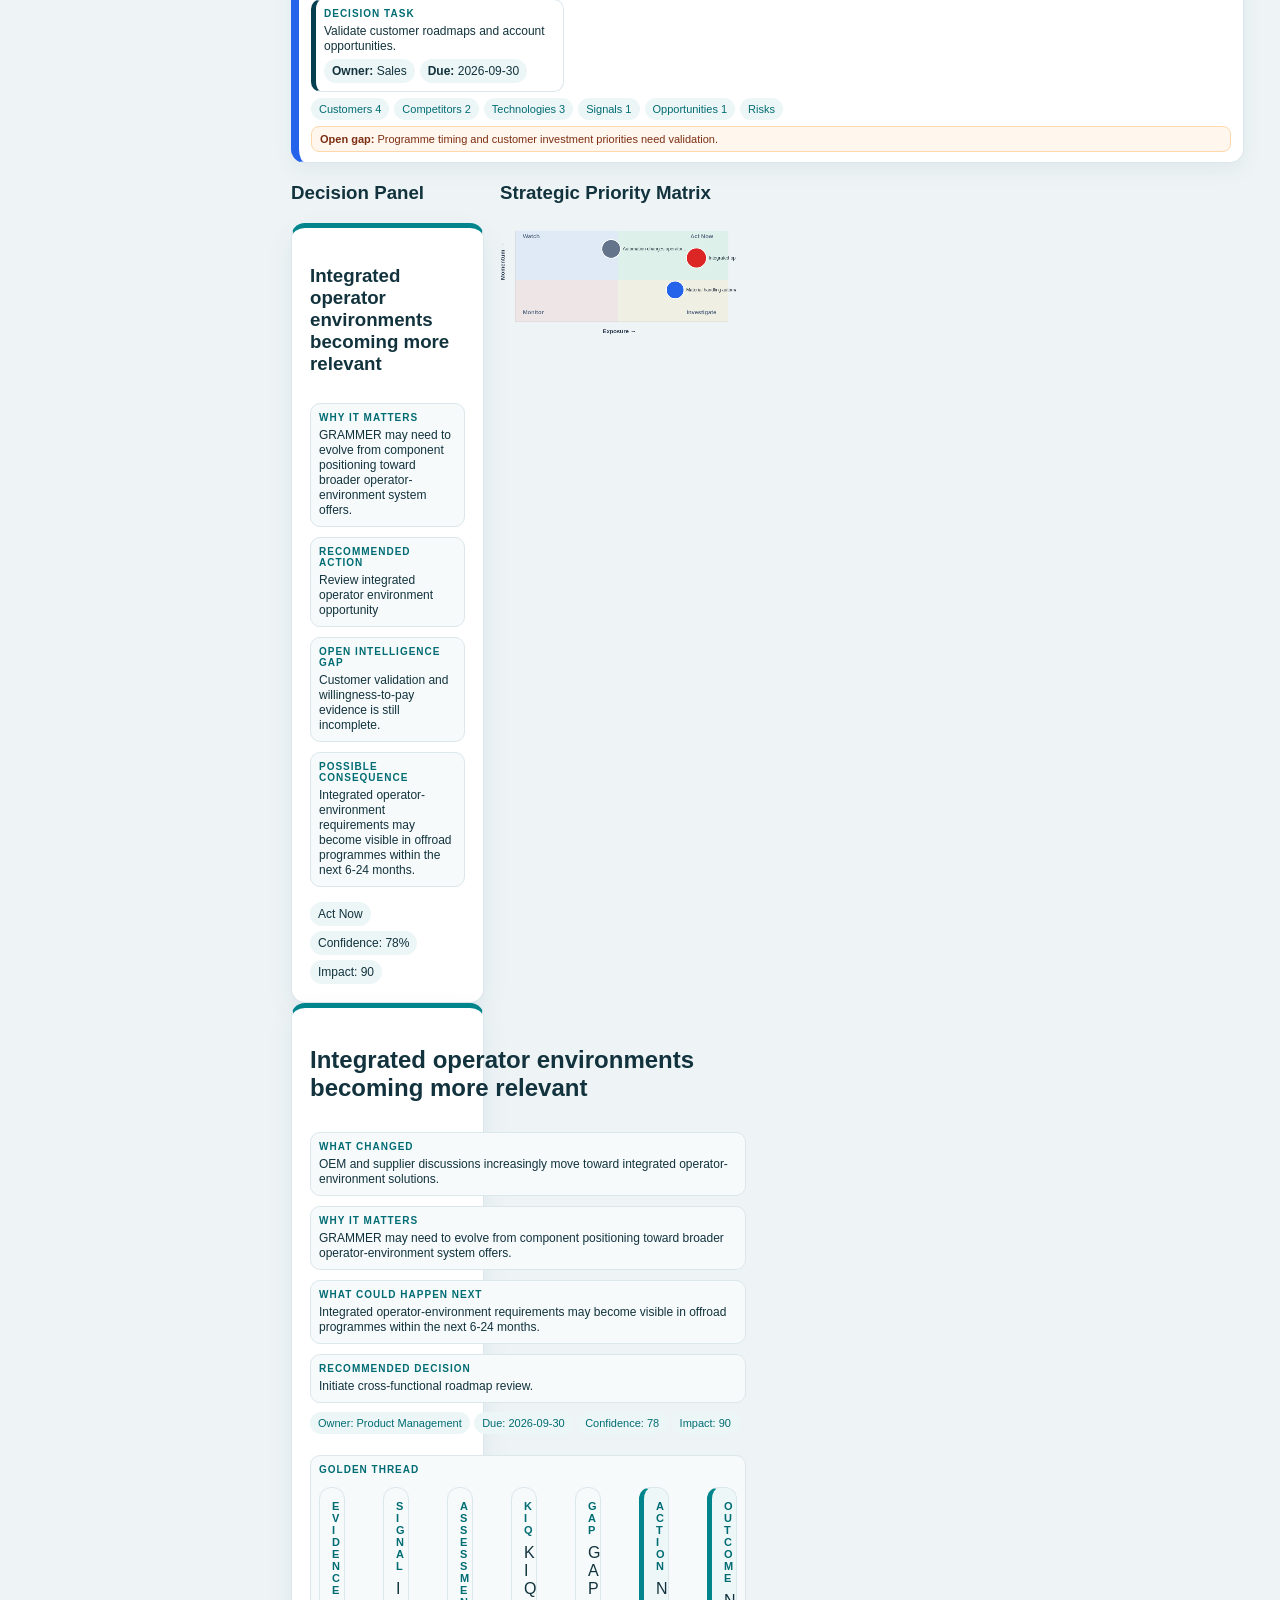
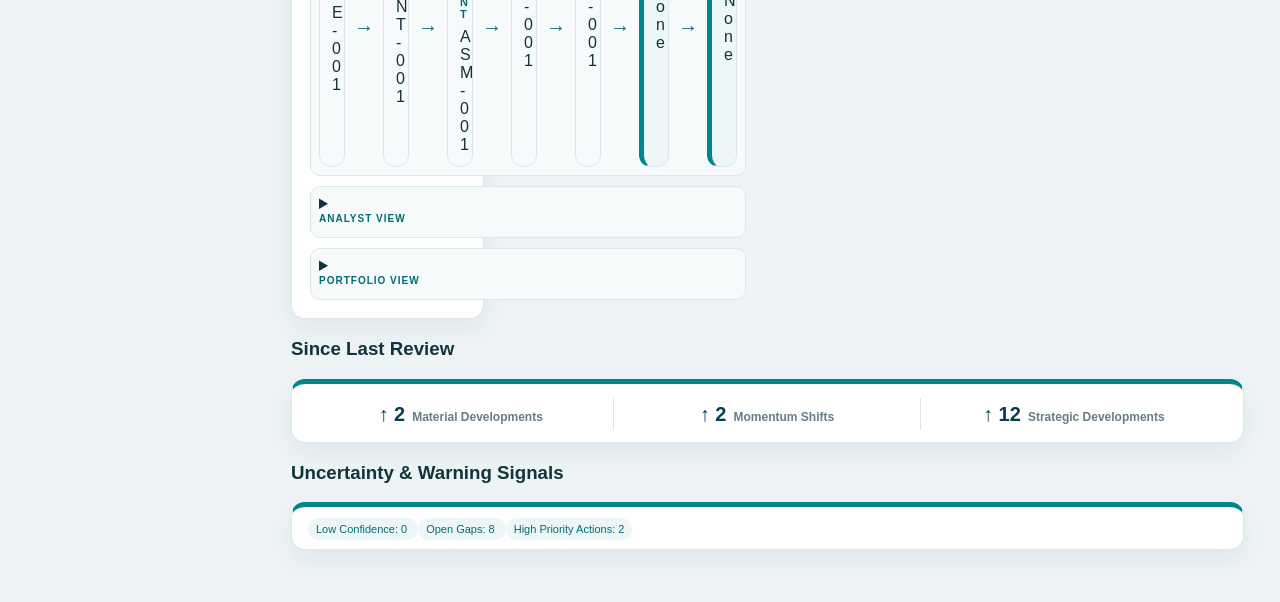
==== commit 5fa80eb1: "Update index.html" ====
--- a/offroad-intelligence/index.html
+++ b/offroad-intelligence/index.html
@@ -27,22 +27,20 @@
  
 <div class="decision-grid">
 
+<div class="decision-grid">
+
   <section class="decision-panel">
-    <h3>Strategic Priority Matrix</h3>
-
-    <canvas
-      id="priorityMatrix"
-      width="620"
-      height="300">
-    </canvas>
-
+      <h3>Decision Panel</h3>
+      <div id="decisionPanel"></div>
+      <div id="decisionBriefWorkspace"></div>
   </section>
 
-   <section class="decision-panel">
-    <h3>Decision Panel</h3>
-    <div id="decisionPanel"></div>
-     <div id="decisionBriefWorkspace"></div>
+  <section class="decision-panel">
+      <h3>Strategic Priority Matrix</h3>
+      <canvas id="priorityMatrix"></canvas>
   </section>
+
+</div>
 
 </div>
 
@@ -56,7 +54,7 @@
   <div id="decisionAlerts"></div>
 </section>
 </section>
-<section id="dailynews" class="view"><div class="heading"><div><span>Layer 1 · Evidence</span><h2>Daily News Signals: what happened</h2></div><small>Raw source layer only. No recommendations here.</small></div><div class="news-tools"><button id="showAllNews" class="mini-btn">All relevant news</button><button id="showCustomerNews" class="mini-btn">Customers</button><button id="showCompetitorNews" class="mini-btn">Competitors only</button><button id="showTrendNews" class="mini-btn">News & Trends</button></div><div id="dailyNewsTable" class="table-wrap"></div></section>
+<section id="dailynews" class="view"><div class="heading"><div><span>Layer 1 · Evidence</span><h2>Daily News Signals: what happened</h2></div><small>Raw source layer only. No recommendations here.</small></div><div class="news-tools"><button id="showAllNews" class="mini-btn">All relevant news</button><button id="showCustomerNews" class="mini-btn">Customers</button><button id="showCompetitorNews" class="mini-btn">Competitors</button><button id="showTrendNews" class="mini-btn">News & Trends</button></div><div id="dailyNewsTable" class="table-wrap"></div></section>
 <section id="assessments" class="view"><div class="heading"><div><span>INTELLIGENCE</span><h2>Intelligence Assessments</h2></div><small>Assessment workspace with the merged Signal Register.</small></div><div class="subnav" role="tablist" aria-label="Intelligence Assessments sections"><button class="subnav-btn active" data-subtab="assessment-cards">Assessments</button><button class="subnav-btn" data-subtab="signal-register">Signal Register</button></div><div class="subpanel active" data-subpanel="assessment-cards"><div id="assessmentGrid" class="profile-grid"></div></div><div class="subpanel" data-subpanel="signal-register"><div class="heading compact-heading"><div><span>Layer 2 · Signal</span><h2>Signal Register</h2></div><small>Signals translate evidence into GRAMMER business implications.</small></div><div id="signalsTable" class="table-wrap"></div></div></section>
 <section id="relationships" class="view"><div class="heading"><div><span>Entity relationship model</span><h2>How signals connect to customers, competitors, technologies and actions</h2></div></div><div id="relationshipGrid" class="relationship-grid"></div></section>
 <section id="customers" class="view"><div class="heading"><div><span>LANDSCAPE</span><h2>Customer Profiles</h2></div><small>Customer intelligence and performance trends in one workspace.</small></div><div class="subnav" role="tablist" aria-label="Customer Profiles sections"><button class="subnav-btn active" data-subtab="customer-intelligence">Customer Intelligence</button><button class="subnav-btn" data-subtab="customer-performance">Performance Monitor</button></div><div class="subpanel active" data-subpanel="customer-intelligence"><div id="customerProfiles" class="profile-grid"></div></div><div class="subpanel" data-subpanel="customer-performance"><div class="heading compact-heading"><div><span>Performance Monitor</span><h2>Visual key figure development</h2></div><small>Revenue, employees, orders, R&amp;D spend and YoY trends.</small></div><div id="performanceSummary" class="kpis compact-kpis"></div><div id="performanceGrid" class="profile-grid"></div></div></section>
@@ -201,7 +199,7 @@
 </section>
 
   <section id="heatmap" class="view"><div class="heading"><div><span>LANDSCAPE</span><h2>Risk-Opportunity Heatmap</h2></div></div><div id="heatmapGrid" class="heatmap-grid"></div></section><section id="themes" class="view"><div class="heading"><div><span>INTELLIGENCE</span><h2>Theme Intelligence</h2>
-</div><small>Theme intelligence with the merged Momentum view.</small></div><div class="subnav" role="tablist" aria-label="Theme Explorer sections"><button class="subnav-btn active" data-subtab="theme-explorer">Theme Explorer</button><button class="subnav-btn" data-subtab="theme-momentum">Momentum Intelligence</button></div><div class="subpanel" data-subpanel="theme-explorer">
+</div><small>Theme intelligence with the merged Momentum view.</small></div><div class="subnav" role="tablist" aria-label="Theme Explorer sections"><button class="subnav-btn active" data-subtab="theme-explorer">Theme Explorer</button><button class="subnav-btn" data-subtab="theme-momentum">Momentum Intelligence</button></div><div class="subpanel active" data-subpanel="theme-explorer">
 
     <div class="theme-toolbar">
 
@@ -225,6 +223,7 @@
      class="profile-grid">
 </div>
 
+</div>
 <div class="subpanel active" data-subpanel="theme-momentum"><div class="heading compact-heading"><div><span>Momentum Intelligence</span><h2>What is gaining attention?</h2></div><small>Generated from news, signals, assessments and profiles.</small></div><div id="momentumSummary" class="kpis compact-kpis"></div><div class="momentum-grid"><article class="momentum-panel"><h3>Trending technologies</h3><div id="momentumTechCloud" class="momentum-cloud"></div></article><article class="momentum-panel"><h3>Competitor momentum</h3><div id="momentumCompetitorBars"></div></article><article class="momentum-panel"><h3>Customer attention map</h3><div id="momentumCustomerBars"></div></article><article class="momentum-panel"><h3>Automated insights</h3><div id="momentumInsights"></div></article></div></div></section>
 <section id="decisionBriefs"
          class="view">
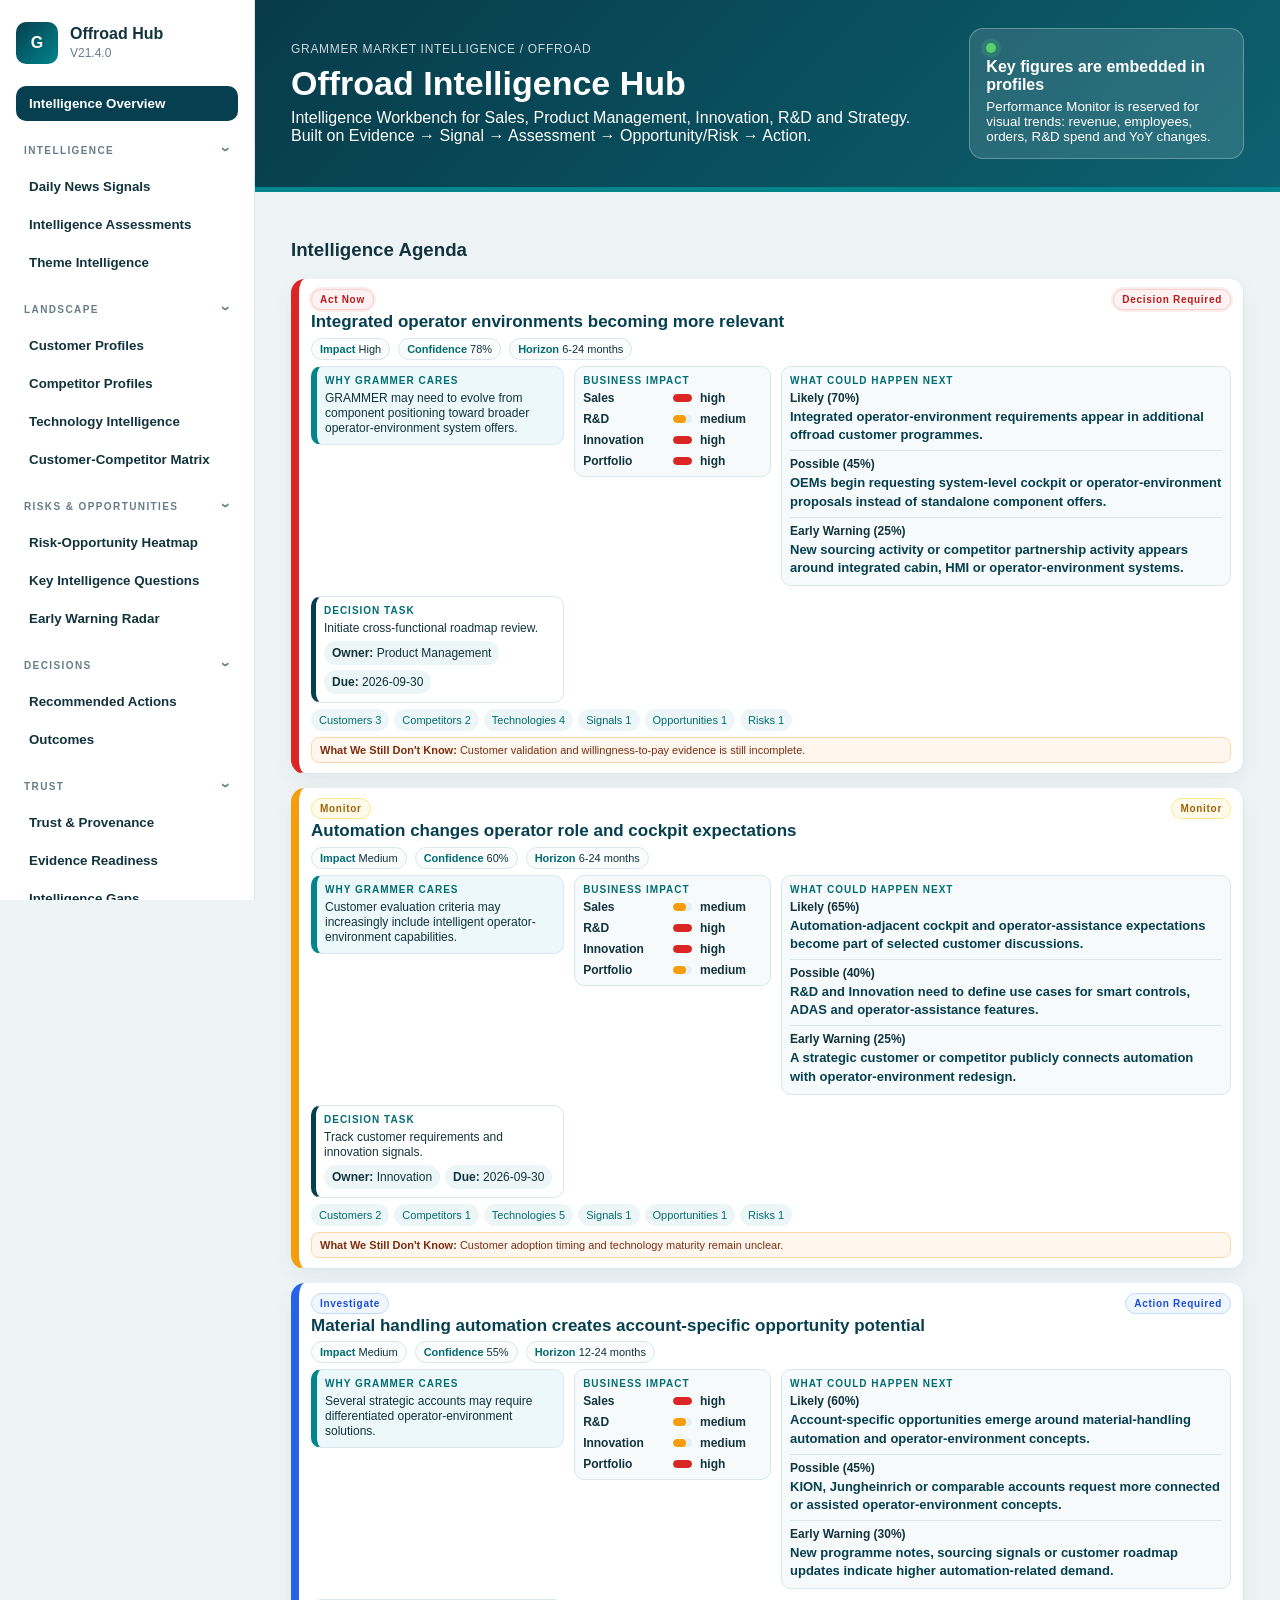
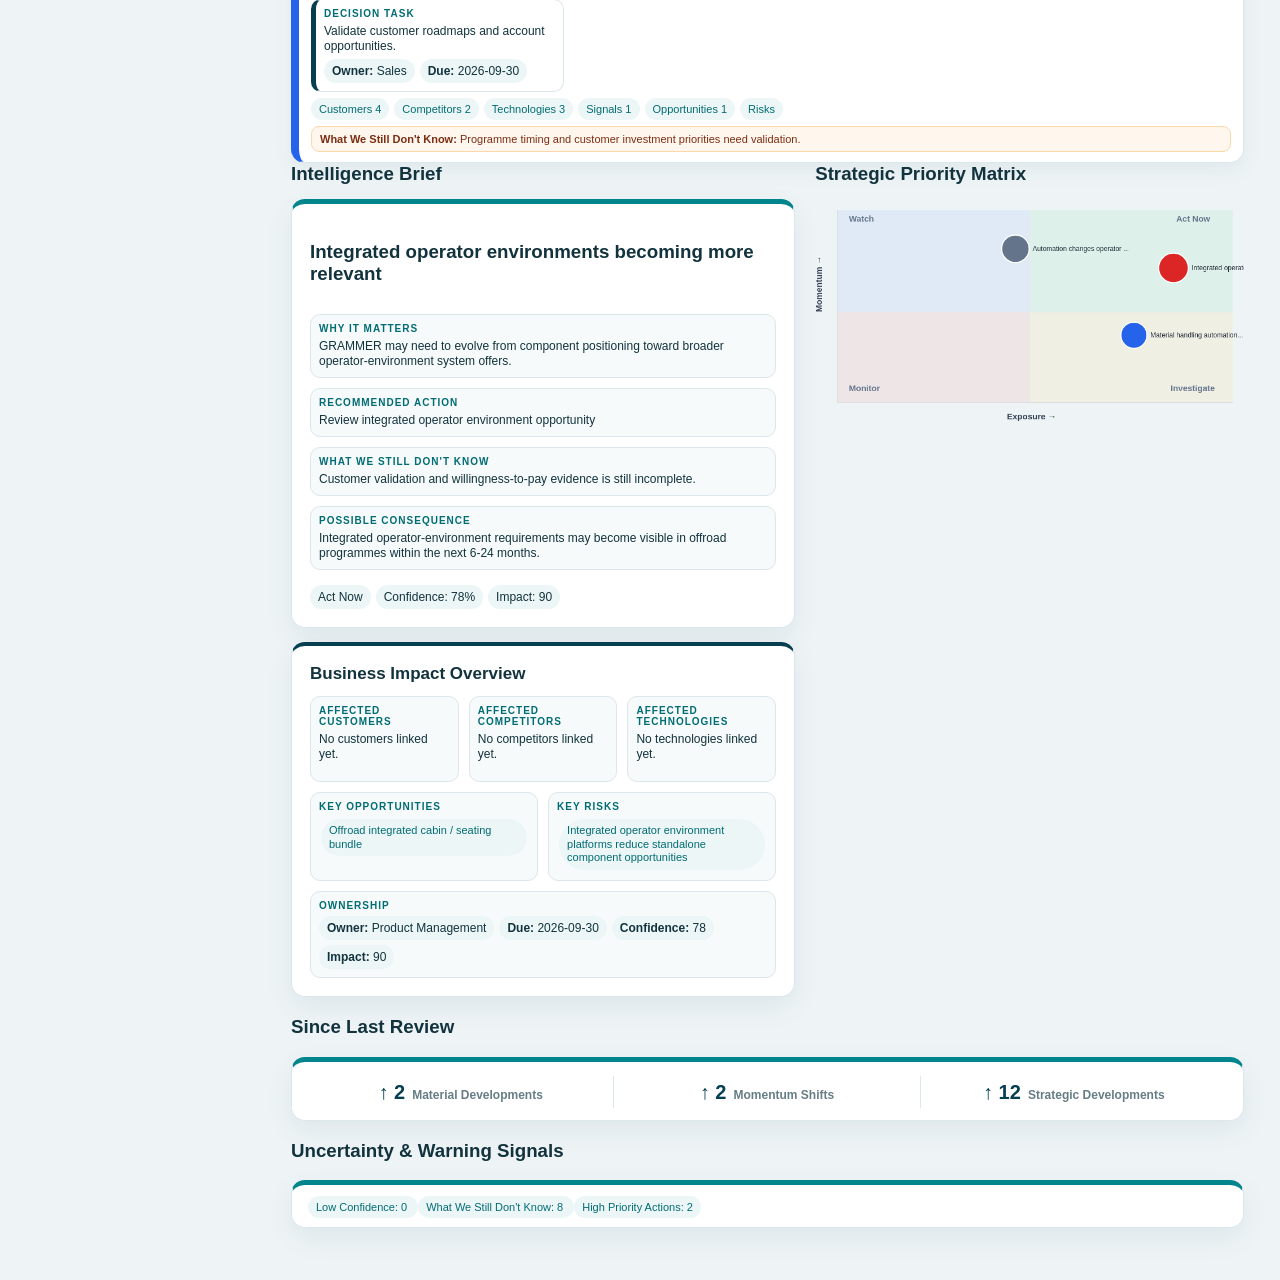
==== commit 62ae78a9: "Add files via upload" ====
--- a/offroad-intelligence/index.html
+++ b/offroad-intelligence/index.html
@@ -20,17 +20,15 @@
 <section id="overview" class="view active"><div id="decisionHealth"></div>
 
    <section class="decision-section">
-  <h3>Executive Intelligence Agenda</h3>
+  <h3>Intelligence Agenda</h3>
   <div id="executiveAgenda"></div>
 </section>
 
  
 <div class="decision-grid">
 
-<div class="decision-grid">
-
   <section class="decision-panel">
-      <h3>Decision Panel</h3>
+      <h3>Intelligence Brief</h3>
       <div id="decisionPanel"></div>
       <div id="decisionBriefWorkspace"></div>
   </section>
@@ -39,8 +37,6 @@
       <h3>Strategic Priority Matrix</h3>
       <canvas id="priorityMatrix"></canvas>
   </section>
-
-</div>
 
 </div>
 
--- a/offroad-intelligence/styles.css
+++ b/offroad-intelligence/styles.css
@@ -929,9 +929,25 @@
 }
 .decision-grid{
     display:grid;
-    grid-template-columns:45% 55%;
-    gap:16px;
+    grid-template-columns:minmax(0,55%) minmax(0,45%);
+    gap:20px;
     align-items:start;
+}
+.decision-panel{min-width:0}
+.decision-panel > h3{margin:0 0 14px}
+#decisionPanel .profile-card{min-height:360px}
+#priorityMatrix{width:100%;max-width:none;height:auto}
+.business-impact-card{margin-top:14px;border-top:4px solid var(--navy)}
+.business-impact-card h3{margin:0 0 2px;font-size:17px}
+.business-impact-grid{display:grid;grid-template-columns:repeat(3,minmax(0,1fr));gap:10px}
+.business-impact-grid .j4-block{min-height:86px}
+.business-impact-grid .tag{margin:2px 4px 2px 0}
+.business-impact-bottom{display:grid;grid-template-columns:1fr 1fr;gap:10px}
+.business-impact-owner{grid-column:1 / -1}
+@media(max-width:1100px){
+  .decision-grid{grid-template-columns:1fr}
+  .business-impact-grid,.business-impact-bottom{grid-template-columns:1fr}
+  .business-impact-owner{grid-column:auto}
 }
 /* V20.0J.6B - Compact Since Last Review */
 #decisionChanged .profile-card{
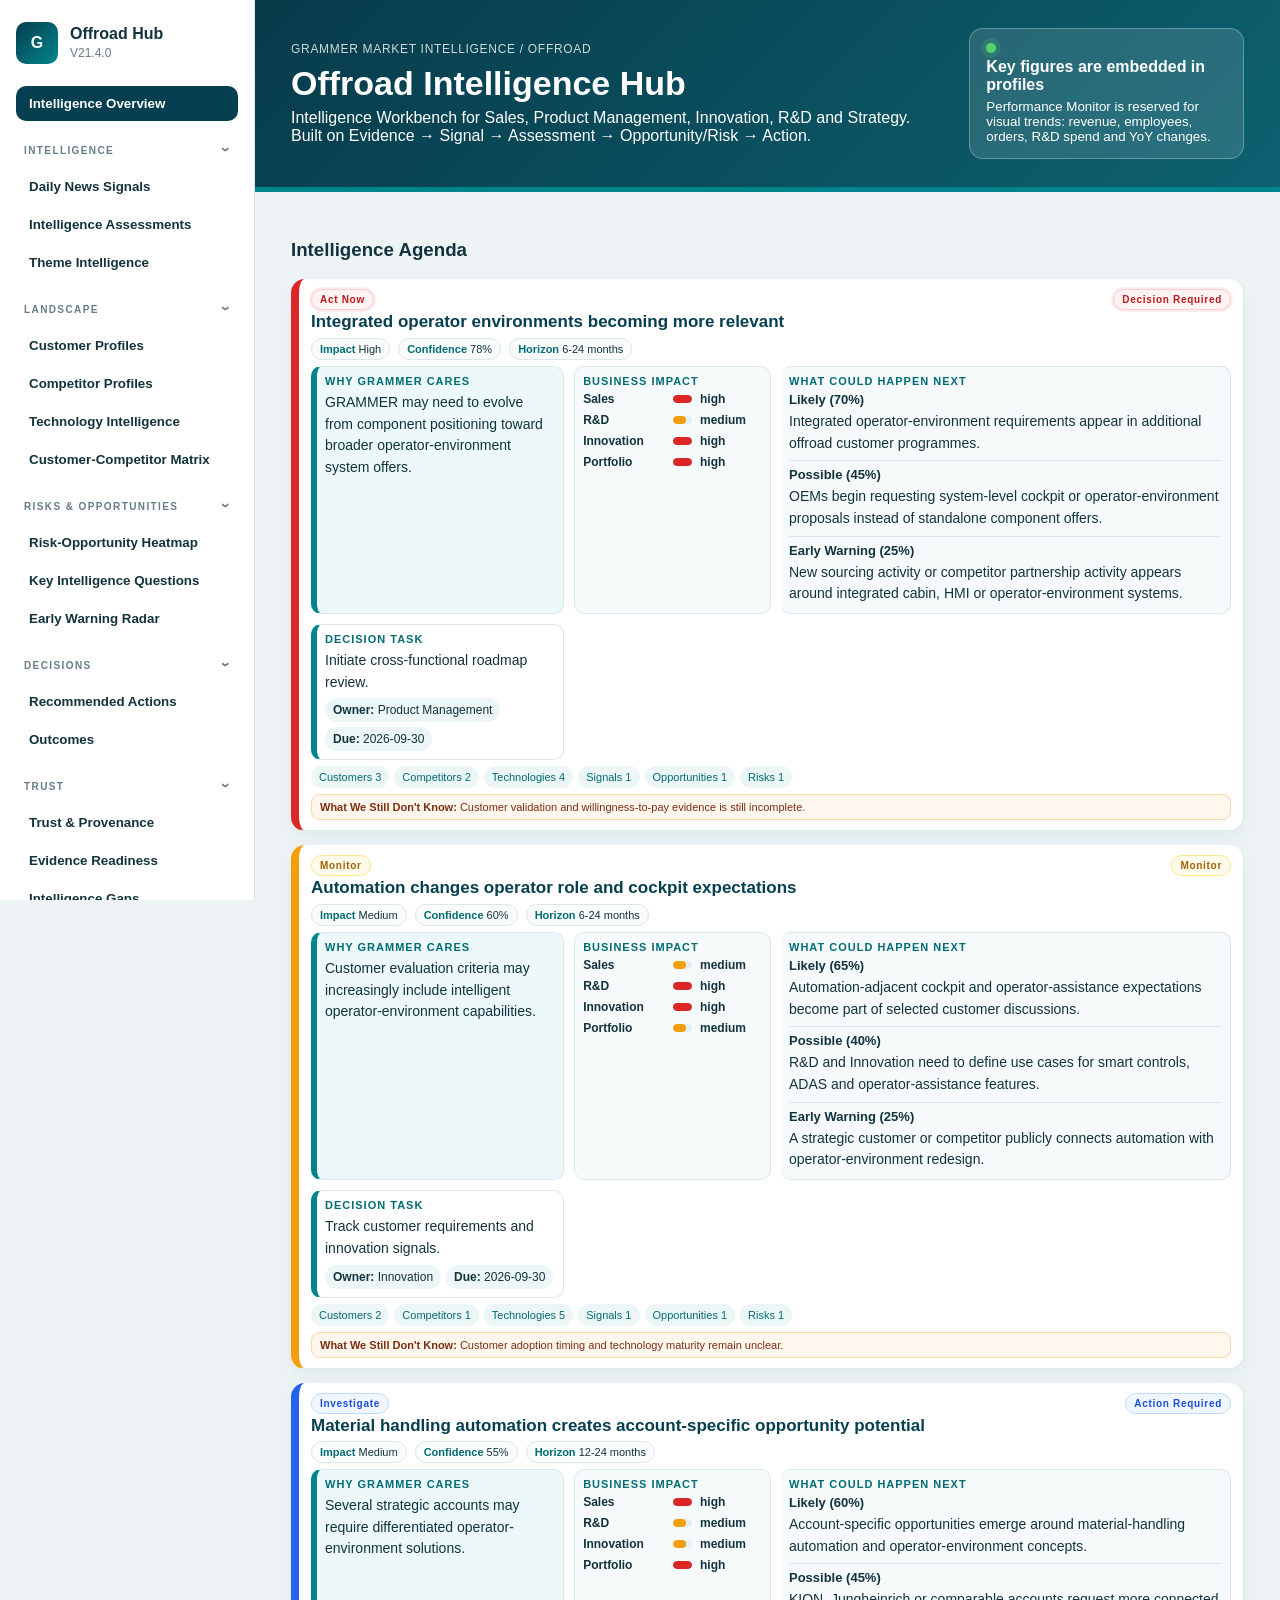
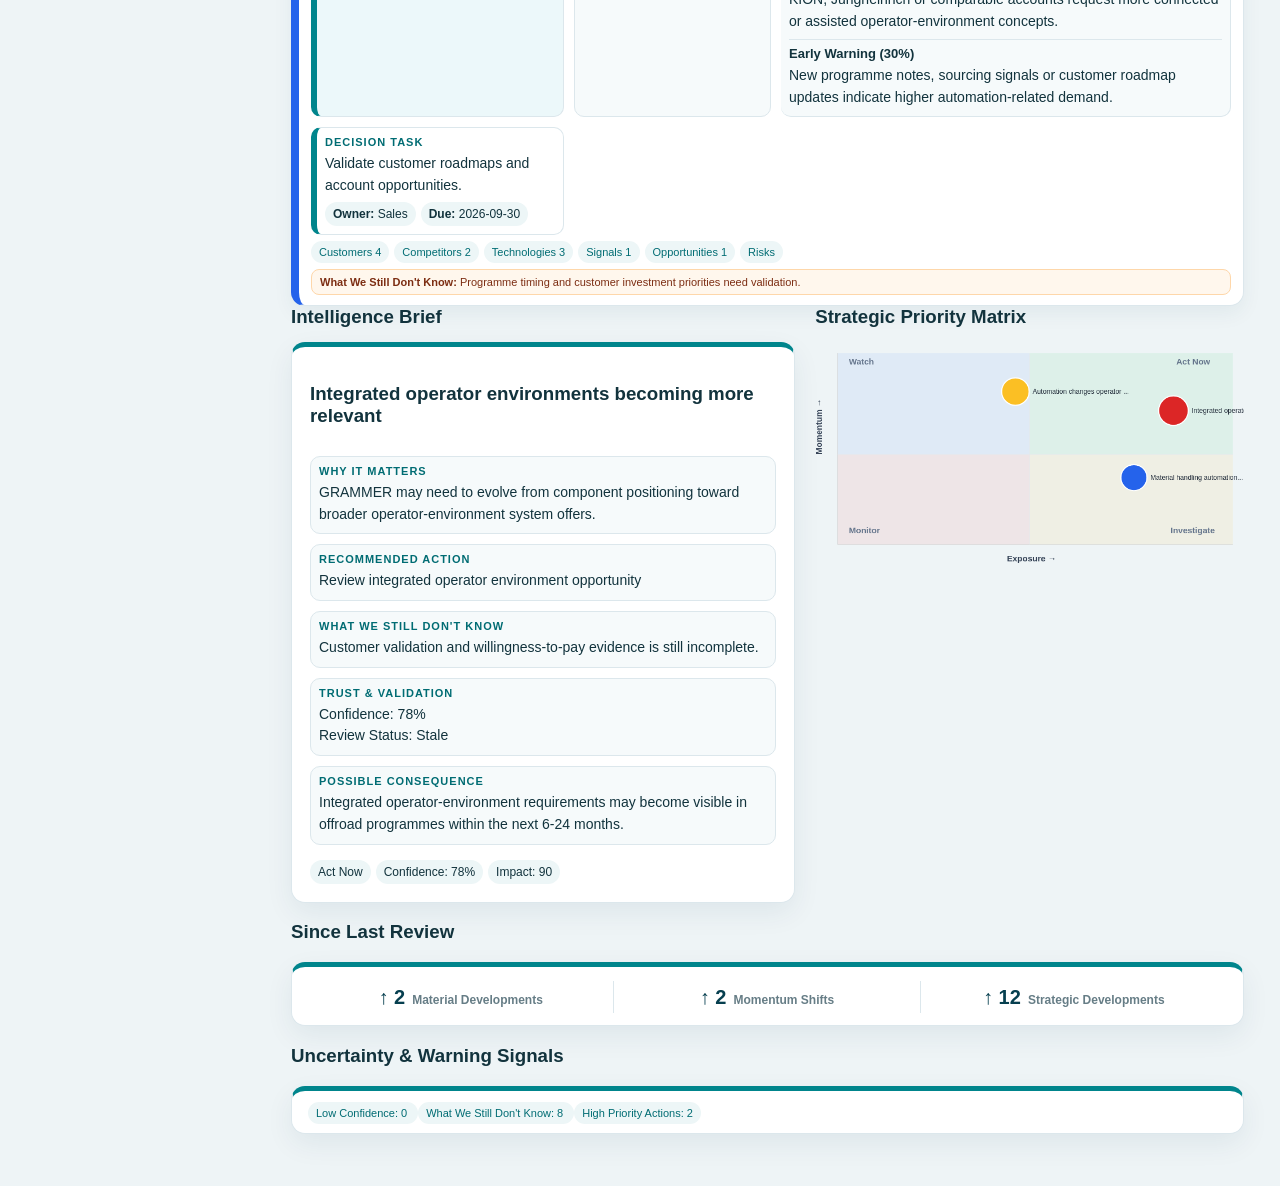
==== commit c9fffa4b: "Change heading from 'Provenance & Confidence' to 'Trust & Provenance'" ====
--- a/offroad-intelligence/index.html
+++ b/offroad-intelligence/index.html
@@ -98,7 +98,7 @@
   <div class="heading">
     <div>
       <span>Trust & Validation</span>
-      <h2>Provenance & Confidence</h2>
+      <h2>Trust & Provenance</h2>
     </div>
     <small>Understand why intelligence assessments are trusted.</small>
   </div>
--- a/offroad-intelligence/styles.css
+++ b/offroad-intelligence/styles.css
@@ -1,4 +1,4 @@
-:root{--navy:#063f4f;--teal:#00858c;--teal2:#006c73;--bg:#eef4f6;--line:#dce7ec;--text:#12333d;--muted:#667d86;--soft:#f6fafb;--red:#bd1e1e;--shadow:0 10px 28px rgba(6,63,79,.07)}*{box-sizing:border-box}body{margin:0;background:var(--bg);color:var(--text);font-family:"Segoe UI","Calibri Light",Arial,sans-serif;display:flex;min-height:100vh}.sidebar{width:255px;background:#fff;border-right:1px solid var(--line);padding:22px 16px;position:sticky;top:0;height:100vh;overflow:auto}.brand{display:flex;gap:12px;align-items:center;margin-bottom:22px}.logo{width:42px;height:42px;border-radius:10px;background:linear-gradient(135deg,var(--navy),var(--teal));color:#fff;display:grid;place-items:center;font-weight:800}.brand strong{display:block}.brand span{font-size:12px;color:var(--muted)}.nav-label{color:var(--muted);font-size:10px;font-weight:800;letter-spacing:1.4px;text-transform:uppercase;margin:16px 8px 7px}.nav{width:100%;border:0;background:transparent;color:var(--text);font-weight:650;text-align:left;padding:10px 13px;border-radius:10px;cursor:pointer;margin-bottom:3px}.nav.active,.nav:hover{background:var(--navy);color:#fff}.shell{flex:1;min-width:0}.hero{background:linear-gradient(135deg,#073b4a,#0d6170);color:#fff;padding:28px 36px;display:flex;justify-content:space-between;gap:32px;align-items:center;border-bottom:5px solid var(--teal)}.crumb{font-size:12px;letter-spacing:.7px;text-transform:uppercase;opacity:.8}h1{margin:8px 0 6px;font-size:34px}.hero p{margin:0}.status{width:460px;max-width:45%;background:rgba(255,255,255,.12);border:1px solid rgba(255,255,255,.28);border-radius:14px;padding:14px 16px;display:grid;gap:5px}.status span{width:10px;height:10px;background:#56d36f;border-radius:50%;box-shadow:0 0 0 5px rgba(86,211,111,.16)}main{padding:28px 36px 52px}.view{display:none}.view.active{display:block}.filters{background:#fff;border:1px solid var(--line);border-radius:14px;padding:16px;box-shadow:var(--shadow);display:grid;grid-template-columns:170px 170px 150px 1fr 90px;gap:12px;align-items:end;margin-bottom:22px}label{color:var(--muted);font-size:11px;display:grid;gap:6px}select,input,button{font-family:inherit;border:1px solid #b9cdd5;border-radius:8px;padding:10px 11px;background:#fff;color:var(--text)}button{cursor:pointer;font-weight:700}#resetFilters{background:var(--navy);color:#fff;border-color:var(--navy)}.kpis,.priority-grid,.profile-grid,.card-grid{display:grid;grid-template-columns:repeat(3,1fr);gap:16px}.kpis{grid-template-columns:repeat(6,1fr);margin-bottom:22px}.compact-kpis{grid-template-columns:repeat(4,1fr)}.kpi,.signal-card,.panel,.profile-card,.card,.table-wrap,.relationship-card,.heat-cell{background:#fff;border:1px solid var(--line);border-radius:14px;box-shadow:var(--shadow)}.kpi{padding:16px;border-top:4px solid var(--teal)}.kpi span{color:var(--muted);font-size:12px}.kpi strong{display:block;font-size:28px;margin-top:8px;color:var(--navy)}.heading{background:#fff;border:1px solid var(--line);border-left:6px solid var(--teal);border-radius:12px;padding:18px 20px;display:flex;justify-content:space-between;align-items:end;margin:22px 0 16px;box-shadow:var(--shadow)}.heading span{color:var(--teal2);text-transform:uppercase;letter-spacing:1.5px;font-size:11px;font-weight:800}.heading h2{margin:5px 0 0;font-size:22px}.heading small{color:var(--muted)}.signal-card,.card,.profile-card,.relationship-card,.heat-cell{padding:18px;display:grid;gap:10px}.card-top,.profile-head{display:flex;justify-content:space-between;align-items:flex-start;gap:15px}.badge{font-size:11px;font-weight:800;padding:5px 8px;border-radius:2px;display:inline-block}.badge.high,.badge.active,.badge.customer{background:var(--red);color:#fff}.badge.medium,.badge.competitor,.badge.news{background:#fff4d7;color:#7b5600;border:1px solid #e2b84f}.badge.low,.badge.trend{background:#e6f3eb;color:#236739;border:1px solid #8bbc9b}.meta{color:var(--teal2);font-size:12px;font-weight:750}.tag{border-radius:999px;background:#edf6f7;color:var(--teal2);padding:5px 8px;font-size:11px;display:inline-block;margin:2px}.label{color:var(--muted);font-size:11px;font-weight:800;text-transform:uppercase}.two-col{display:grid;grid-template-columns:2fr 1fr;gap:16px;margin-top:18px}.panel{overflow:hidden}.panel-head{padding:16px 18px;border-bottom:1px solid var(--line);display:flex;justify-content:space-between}.pill{
+:root{--navy:#063f4f;--teal:#00858c;--teal2:#006c73;--bg:#eef4f6;--line:#dce7ec;--text:#12333d;--muted:#667d86;--soft:#f6fafb;--red:#bd1e1e;--shadow:0 10px 28px rgba(6,63,79,.07)}*{box-sizing:border-box}body{margin:0;background:var(--bg);color:var(--text);font-family:"Segoe UI","Calibri Light",Arial,sans-serif;display:flex;min-height:100vh}.sidebar{width:255px;background:#fff;border-right:1px solid var(--line);padding:22px 16px;position:sticky;top:0;height:100vh;overflow:auto}.brand{display:flex;gap:12px;align-items:center;margin-bottom:22px}.logo{width:42px;height:42px;border-radius:10px;background:linear-gradient(135deg,var(--navy),var(--teal));color:#fff;display:grid;place-items:center;font-weight:800}.brand strong{display:block}.brand span{font-size:12px;color:var(--muted)}.nav-label{color:var(--muted);font-size:10px;font-weight:800;letter-spacing:1.4px;text-transform:uppercase;margin:16px 8px 7px}.nav{width:100%;border:0;background:transparent;color:var(--text);font-weight:650;text-align:left;padding:10px 13px;border-radius:10px;cursor:pointer;margin-bottom:3px}.nav.active,.nav:hover{background:var(--navy);color:#fff}.shell{flex:1;min-width:0}.hero{background:linear-gradient(135deg,#073b4a,#0d6170);color:#fff;padding:28px 36px;display:flex;justify-content:space-between;gap:32px;align-items:center;border-bottom:5px solid var(--teal)}.crumb{font-size:12px;letter-spacing:.7px;text-transform:uppercase;opacity:.8}h1{margin:8px 0 6px;font-size:34px}.hero p{margin:0}.status{width:460px;max-width:45%;background:rgba(255,255,255,.12);border:1px solid rgba(255,255,255,.28);border-radius:14px;padding:14px 16px;display:grid;gap:5px}.status span{width:10px;height:10px;background:#56d36f;border-radius:50%;box-shadow:0 0 0 5px rgba(86,211,111,.16)}main{padding:28px 36px 52px}.view{display:none}.view.active{display:block}.filters{background:#fff;border:1px solid var(--line);border-radius:14px;padding:16px;box-shadow:var(--shadow);display:grid;grid-template-columns:170px 170px 150px 1fr 90px;gap:12px;align-items:end;margin-bottom:22px}label{color:var(--muted);font-size:11px;display:grid;gap:6px}select,input,button{font-family:inherit;border:1px solid #b9cdd5;border-radius:8px;padding:10px 11px;background:#fff;color:var(--text)}button{cursor:pointer;font-weight:700}#resetFilters{background:var(--navy);color:#fff;border-color:var(--navy)}.kpis,.priority-grid,.profile-grid,.card-grid{display:grid;grid-template-columns:repeat(3,1fr);gap:16px}.kpis{grid-template-columns:repeat(6,1fr);margin-bottom:22px}.compact-kpis{grid-template-columns:repeat(4,1fr)}.kpi,.signal-card,.panel,.profile-card,.card,.table-wrap,.relationship-card,.heat-cell{background:#fff;border:1px solid var(--line);border-radius:14px;box-shadow:var(--shadow)}.kpi{padding:16px;border-top:4px solid var(--teal)}.kpi span{color:var(--muted);font-size:12px}.kpi strong{display:block;font-size:28px;margin-top:8px;color:var(--navy)}.heading{background:#fff;border:1px solid var(--line);border-left:6px solid var(--teal);border-radius:12px;padding:18px 20px;display:flex;justify-content:space-between;align-items:end;margin:22px 0 16px;box-shadow:var(--shadow)}.heading span{color:var(--teal2);text-transform:uppercase;letter-spacing:1.5px;font-size:11px;font-weight:800}.heading h2{margin:5px 0 0;font-size:22px}.heading small{color:var(--muted)}.signal-card,.card,.profile-card,.relationship-card,.heat-cell{padding:18px;display:grid;gap:10px}.card-top,.profile-head{display:flex;justify-content:space-between;align-items:flex-start;gap:15px}.badge{font-size:11px;font-weight:800;padding:5px 8px;border-radius:2px;display:inline-block}.badge.high,.badge.active,.badge.customer{background:var(--red);color:#fff}.badge.medium,.badge.competitor,.badge.news{background:#fff4d7;color:#7b5600;border:1px solid #e2b84f}.badge.low,.badge.trend{background:#e6f3eb;color:#236739;border:1px solid #8bbc9b}.meta{color:var(--teal2);font-size:13px;font-weight:750}.tag{border-radius:999px;background:#edf6f7;color:var(--teal2);padding:5px 8px;font-size:11px;display:inline-block;margin:2px}.label{color:var(--muted);font-size:11px;font-weight:800;text-transform:uppercase}.two-col{display:grid;grid-template-columns:2fr 1fr;gap:16px;margin-top:18px}.panel{overflow:hidden}.panel-head{padding:16px 18px;border-bottom:1px solid var(--line);display:flex;justify-content:space-between}.pill{
   border-radius:999px;
   background:#edf6f7;
   color:#006c73;
@@ -90,7 +90,7 @@
 .v176b-why-box strong{
   display:block;
   color:#006c73;
-  font-size:11px;
+  font-size:12px;
   text-transform:uppercase;
   letter-spacing:.6px;
   margin-bottom:7px;
@@ -774,7 +774,10 @@
     display:grid;
     grid-template-columns: 0.9fr 0.7fr 1.6fr;
     gap:10px;
-    align-items:start;
+    align-items:stretch;
+}
+.j4-agenda-body > .j4-block{
+  height:100%;
 }
 .j4-block{
   background:#f6fafb;
@@ -785,23 +788,24 @@
 .j4-block strong{
   display:block;
   color:#006c73;
-  font-size:10px;
+  font-size:11px;
   text-transform:uppercase;
   letter-spacing:1px;
   margin-bottom:5px;
 }
 .j4-block p{
   margin:0;
-  line-height:1.25;
-  font-size:12px;
-}
+  line-height:1.55;
+  font-size:14px;
+}
+
 .j4-main-text{
   background:#ecf8fa;
   border-left:6px solid #00858c;
 }
 .j4-decision-task{
   background:#fff;
-  border-left:5px solid #063f4f;
+  border-left:6px solid #00858c;
 }
 .j4-impact-bars{
   display:grid;
@@ -854,8 +858,14 @@
   color:#12333d;
   text-transform:none;
   letter-spacing:0;
-  font-size:12px;
-  margin-bottom:3px;
+  font-size:13px;
+  margin-bottom:4px;
+}
+.j4-scenario-row p{
+  font-size:14px;
+  line-height:1.55;
+  font-weight:400;
+  color:#12333d;
 }
 .j4-owner-row,
 .j4-footer-row{
@@ -884,12 +894,14 @@
 .j4-panel-card{
   border-top:0;
 }
-
+.j4-forecast{
+  border-left:none;
+}
 .j4-forecast p{
-  font-size:13px;
-  line-height:1.4;
-  font-weight:600;
-  color:#063f4f;
+  font-size:14px;
+  line-height:1.55;
+  font-weight:400;
+  color:#12333d;
 }
 @media(max-width:1200px){
   .j4-agenda-body{
@@ -1116,3 +1128,171 @@
 #themeExplorerGrid .v177-theme-card{height:100%;grid-template-rows:auto auto auto auto auto auto auto auto}
 #themeExplorerGrid .v177-action-box{margin-top:auto}
 .v177-section .muted{color:#667d86;font-style:italic}
+.review-current{
+  background:#eef7f8;
+  color:#006c73;
+  border:1px solid #9cced1;
+  padding:4px 8px;
+  border-radius:999px;
+  font-size:11px;
+  font-weight:700;
+}
+
+.review-due{
+  background:#fff7ed;
+  color:#9a3412;
+  border:1px solid #fdba74;
+  padding:4px 8px;
+  border-radius:999px;
+  font-size:11px;
+  font-weight:700;
+}
+
+.review-stale{
+  background:#fef2f2;
+  color:#b91c1c;
+  border:1px solid #fecaca;
+  padding:4px 8px;
+  border-radius:999px;
+  font-size:11px;
+  font-weight:700;
+}
+
+.review-missing{
+  background:#f8fafc;
+  color:#64748b;
+  border:1px solid #cbd5e1;
+  padding:4px 8px;
+  border-radius:999px;
+  font-size:11px;
+  font-weight:700;
+}
+#assessmentGrid .profile-card h3{
+  font-size:26px;
+  line-height:1.25;
+}
+#assessmentGrid .info-box{
+  font-size:13px;
+}
+
+#assessmentGrid .info-box p,
+#assessmentGrid .info-box li{
+  font-size:13px;
+  line-height:1.5;
+}
+#assessmentGrid .profile-card{
+  padding:22px;
+}
+.v176b-flow-step{
+  font-size:13px;
+}
+
+.v176b-flow-step p{
+  font-size:13px;
+  line-height:1.5;
+}
+
+.v176b-flow-step .tag{
+  font-size:13px;
+}
+
+.v176b-entity-box{
+  font-size:13px;
+}
+
+.v176b-entity-box p{
+  font-size:13px;
+  line-height:1.5;
+}
+
+.v176b-why-box{
+  font-size:13px;
+}
+
+.v176b-why-box p{
+  font-size:13px;
+  line-height:1.5;
+}
+/* V21.4 Entity Relationships final visual alignment */
+
+/* Same background and frame for every flow box */
+.v176b-flow-step,
+.v176b-signal-step,
+.v176b-action-step{
+  background:#f6fafb;
+  border:1px solid #dce7ec;
+  border-left:1px solid #dce7ec;
+  border-radius:12px;
+}
+
+/* Same readable body text in Signal and Action */
+.v176b-flow-step p,
+.v176b-signal-step p,
+.v176b-action-step p{
+  font-size:14px;
+  line-height:1.5;
+  font-weight:400;
+  color:#12333d;
+}
+
+/* Larger text inside all relationship chips */
+.v176b-flow-step .tag,
+.v176b-entity-box .tag{
+  font-size:13px;
+  line-height:1.35;
+  padding:6px 10px;
+  font-weight:500;
+}
+
+/* Same chip appearance throughout the relationship card */
+.v176b-flow-step .tag,
+.v176b-entity-box .tag{
+  background:#edf6f7;
+  color:#006c73;
+}
+
+/* Larger entity text: Customers, Competitors, Technologies */
+.v176b-entity-box p{
+  font-size:14px;
+  line-height:1.5;
+}
+
+/* Larger Why This Matters text */
+.v176b-why-box p{
+  font-size:14px;
+  line-height:1.5;
+  color:#12333d;
+}
+/* V21.4 Entity Relationship typography consistency */
+
+.v176b-flow-step p,
+.v176b-flow-step .tag,
+.v176b-entity-box p,
+.v176b-entity-box .tag{
+  font-size:14px !important;
+  font-weight:400 !important;
+  line-height:1.5;
+}
+
+.v176b-why-box p{
+  font-size:14px !important;
+  font-weight:400 !important;
+  line-height:1.5;
+}
+/* Final Entity Relationship typography */
+
+.v176b-network-card .tag{
+  font-size:14px !important;
+  font-weight:400 !important;
+  line-height:1.5 !important;
+  padding:7px 12px !important;
+  color:#12333d !important;
+}
+.v176b-flow-step p,
+.v176b-entity-box p,
+.v176b-why-box p{
+  font-size:14px !important;
+  font-weight:400 !important;
+  line-height:1.5 !important;
+  color:#12333d !important;
+}
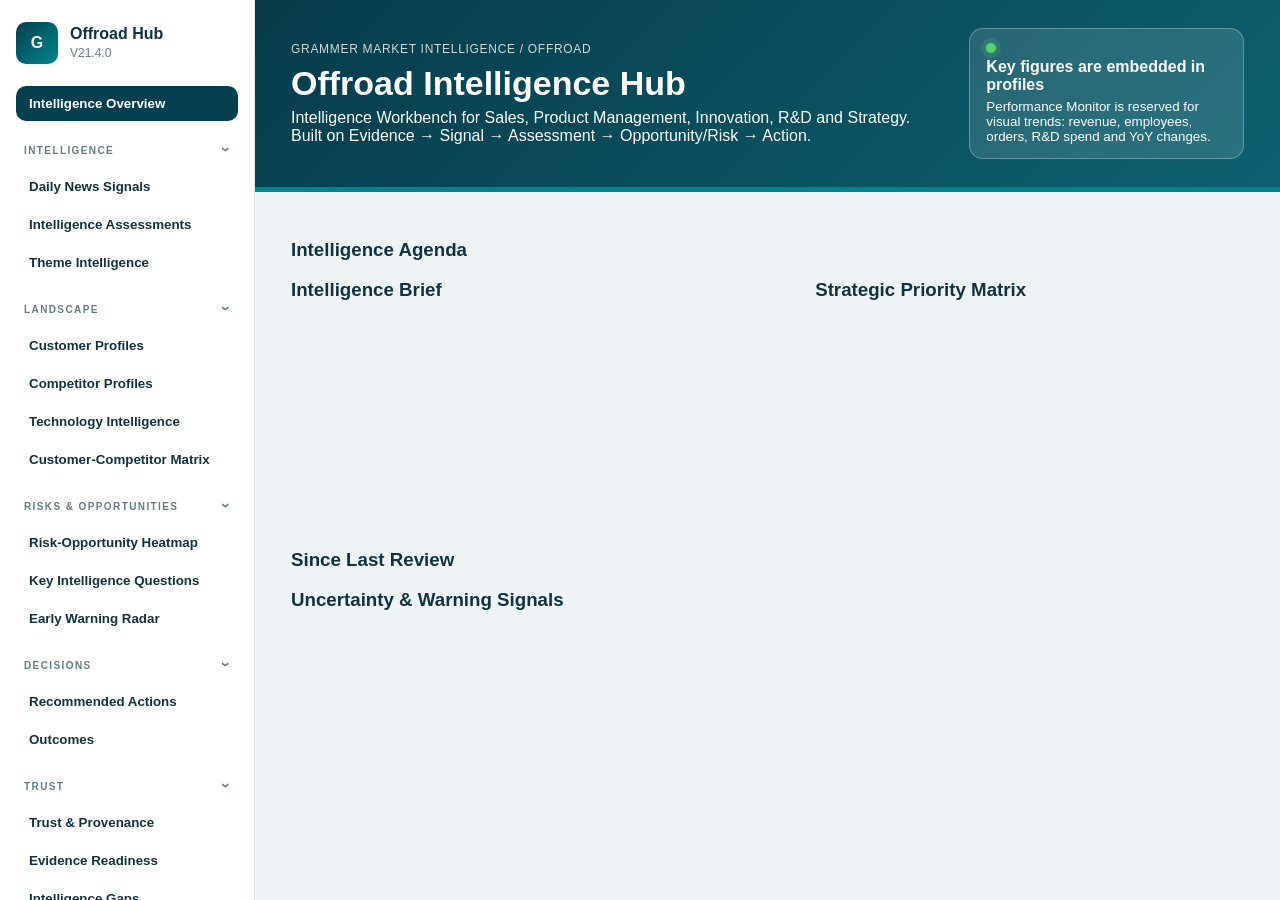
==== commit baf00801: "Update index.html" ====
--- a/offroad-intelligence/index.html
+++ b/offroad-intelligence/index.html
@@ -108,7 +108,7 @@
   <div class="heading">
     <div>
       <span>Assessment transparency</span>
-      <h2>Confidence Register</h2>
+      <h2>Trust Register</h2>
     </div>
   </div>
 
